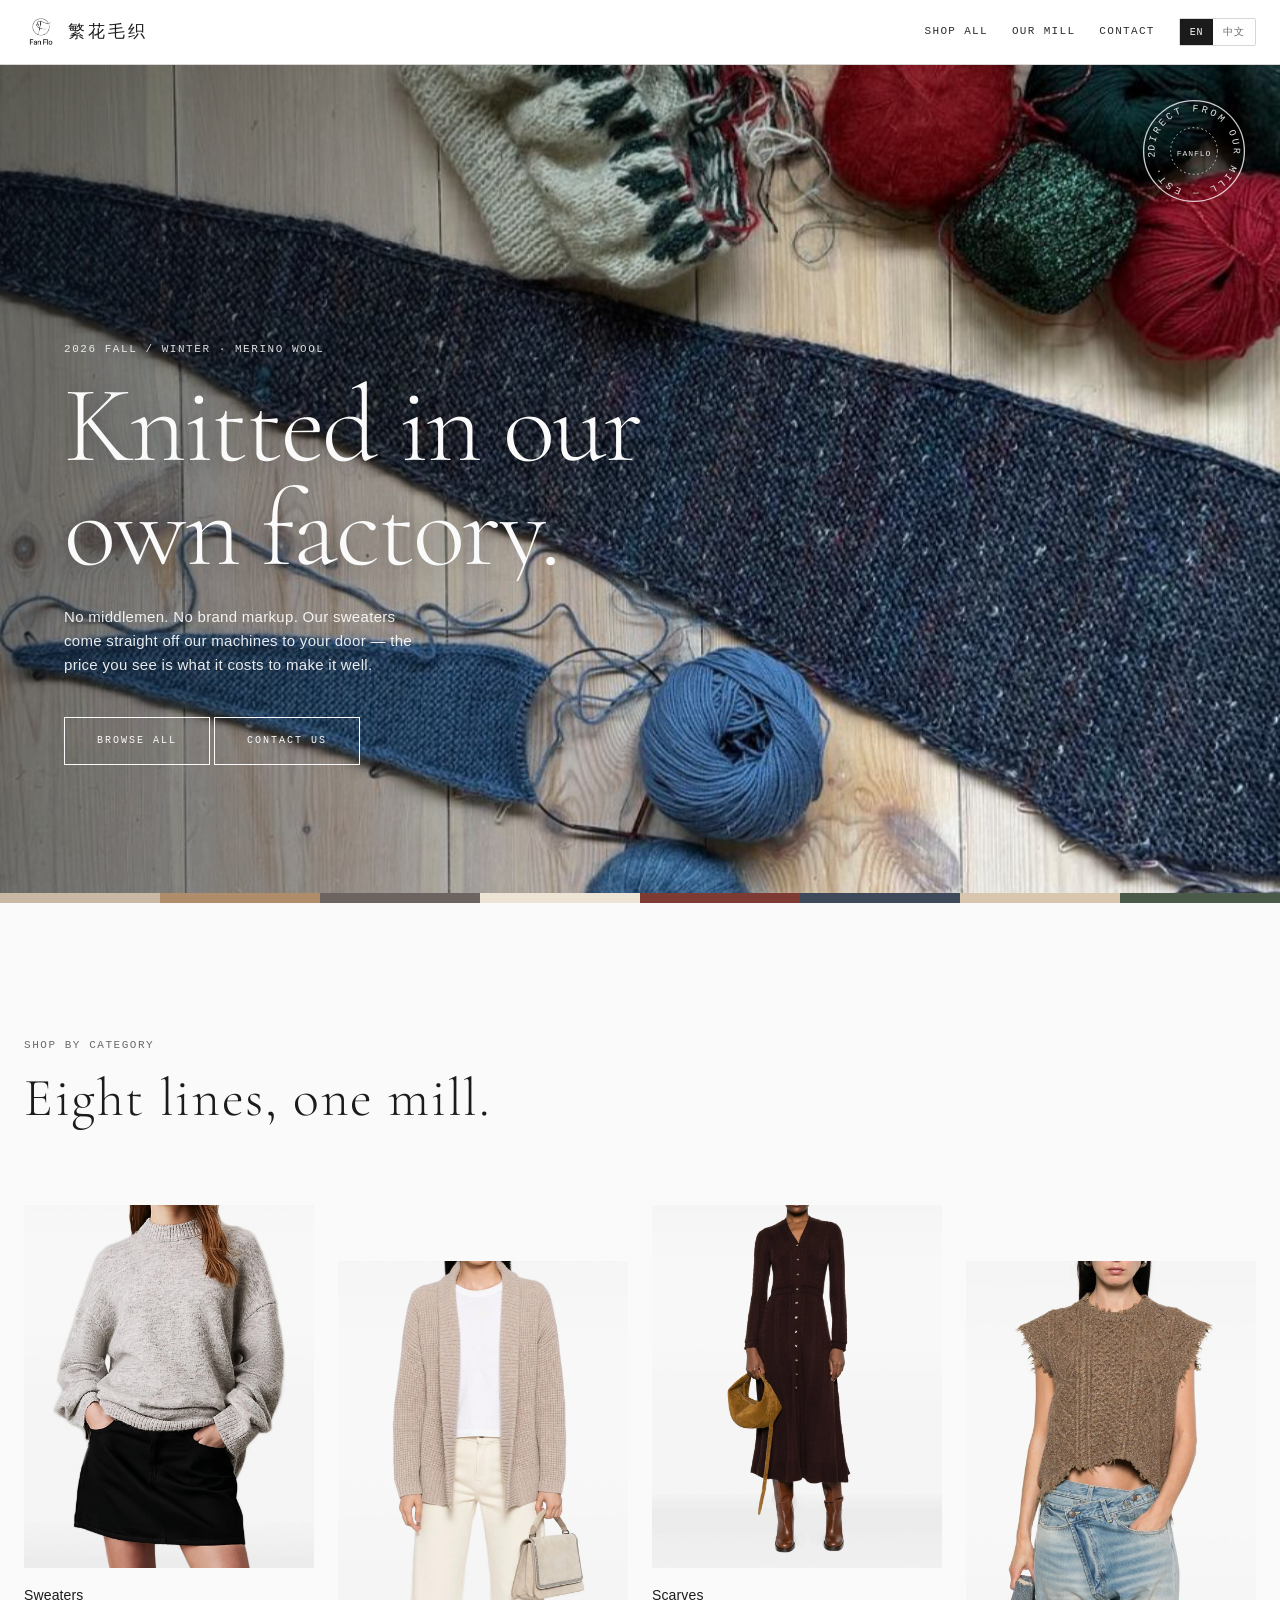
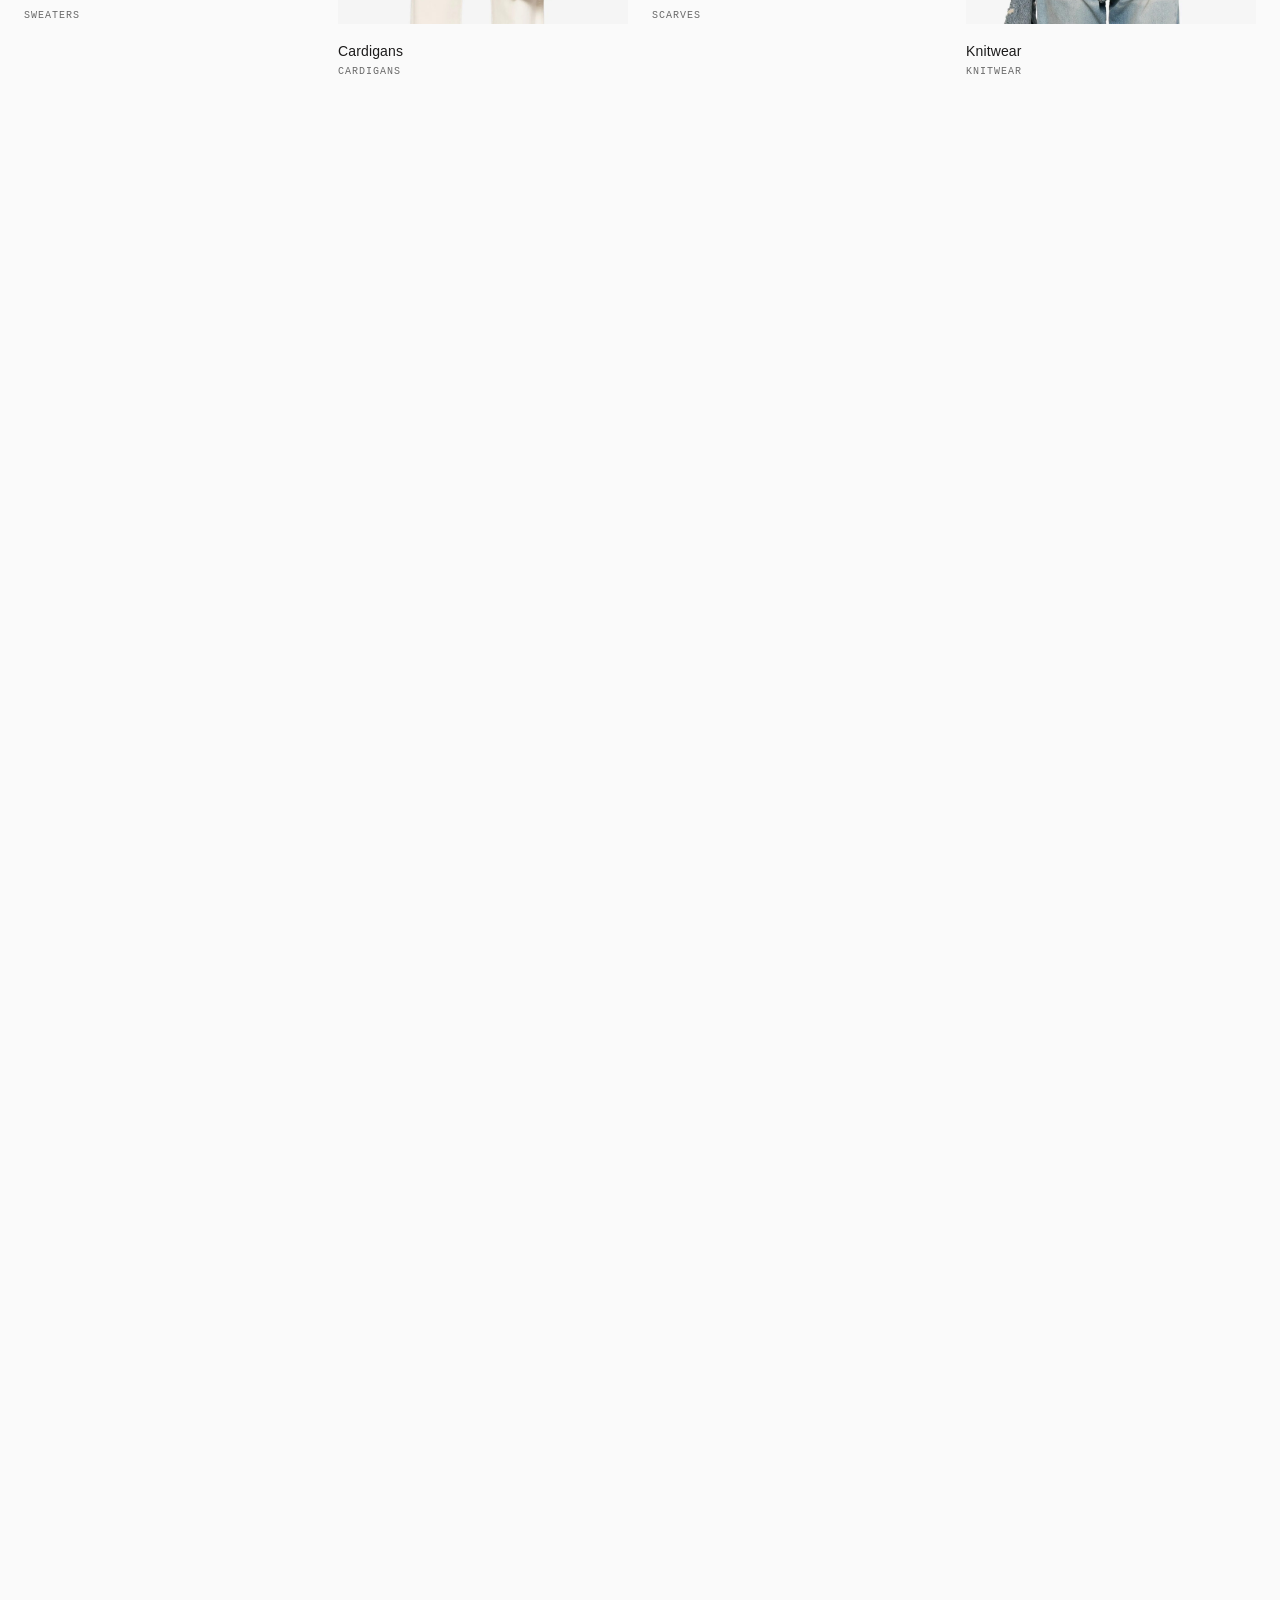
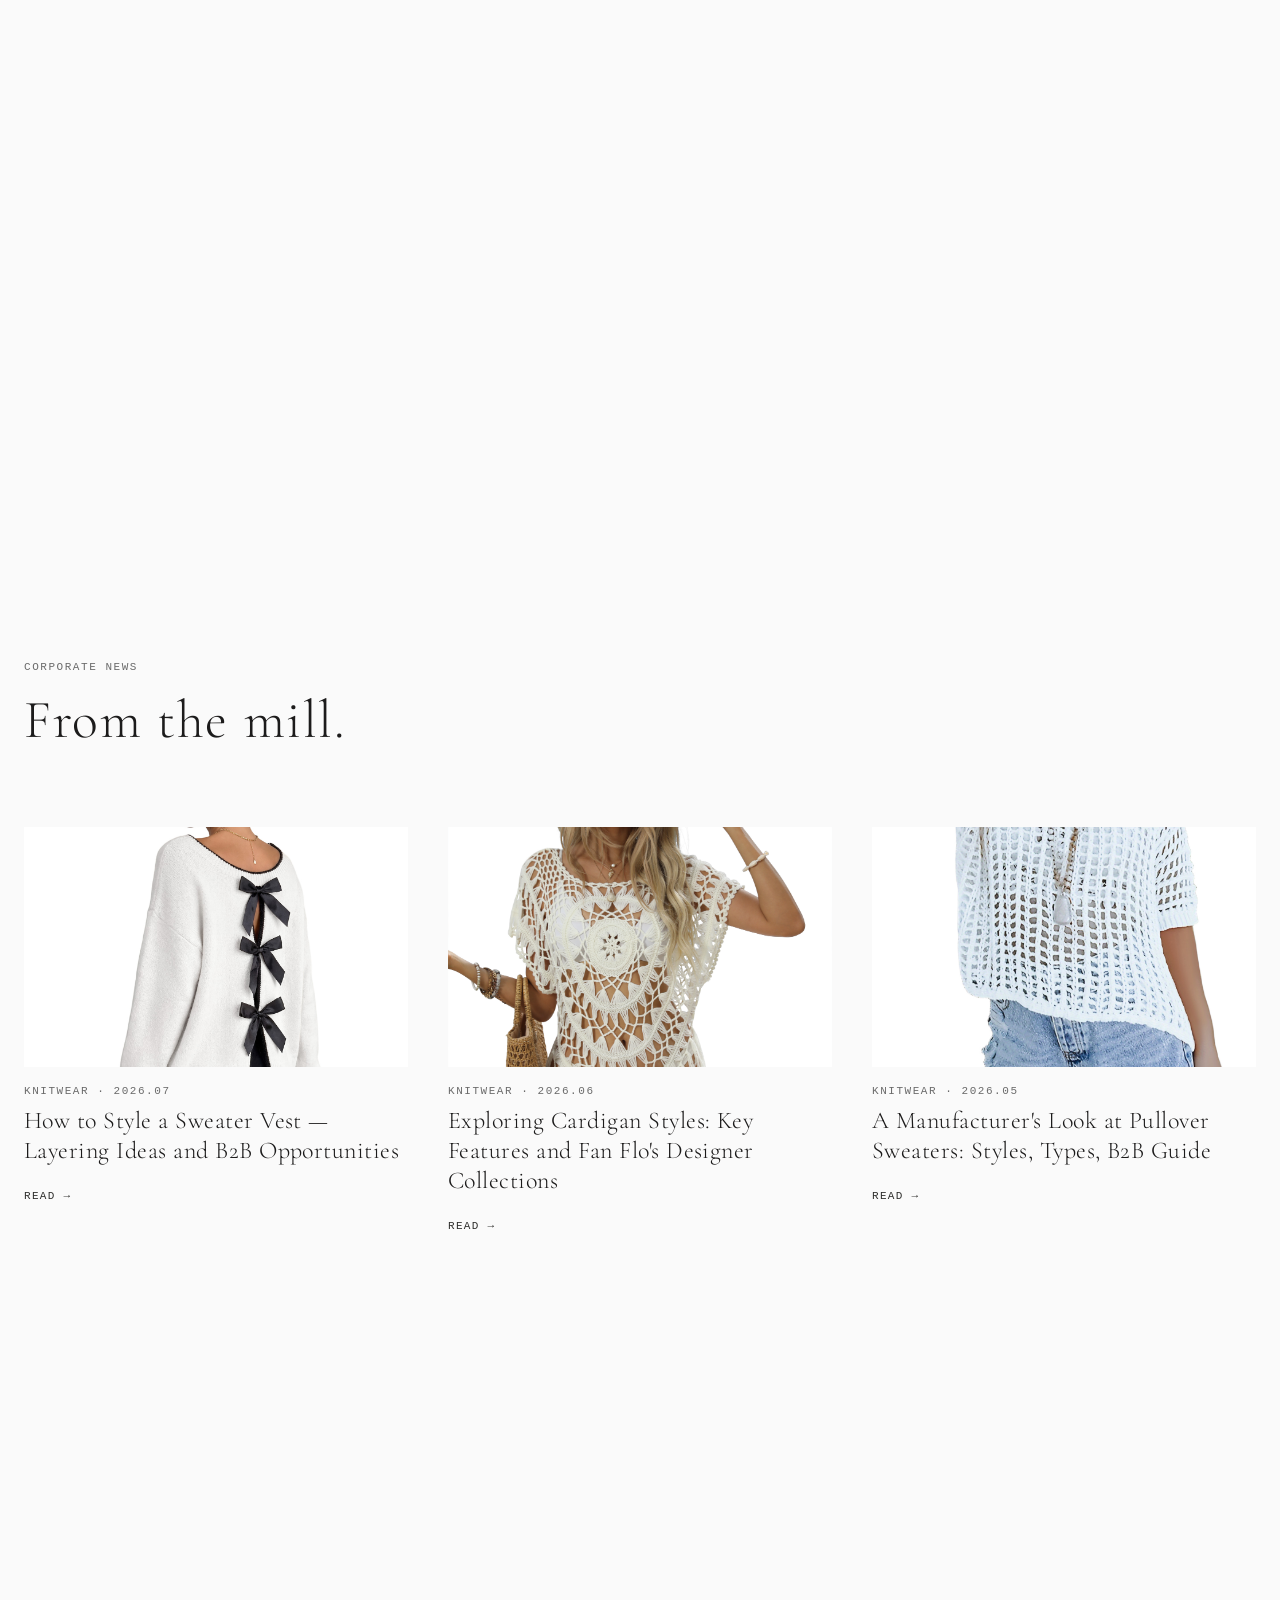
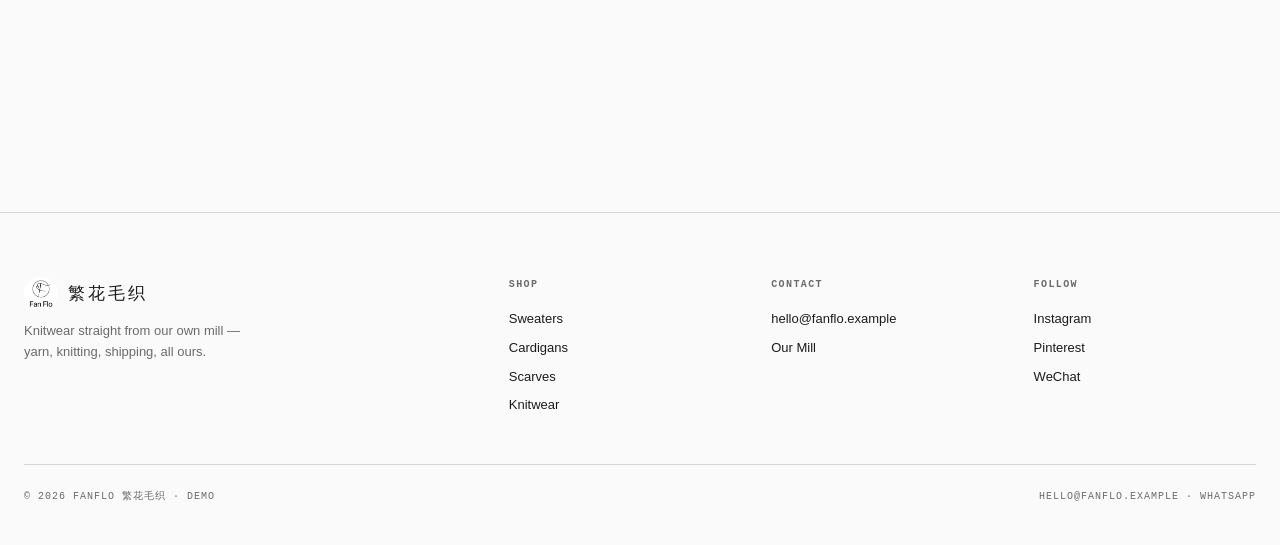
==== a.html @ 1ef7bc61 "AB站彻底隔离：A站零B站链接（logo/产品线卡片/footer分类全部站内化） - logo 链接 a.html 自身，产品线卡片改无链接 div，footer 分类渲染纯文本 - hero 增加" ====
<!DOCTYPE html>
<html lang="en">
<head>
<meta charset="UTF-8">
<meta name="viewport" content="width=device-width, initial-scale=1.0">
<title>FanFlo 繁花毛织 — Custom Knitwear Manufacturer</title>
<meta name="description" content="Fan Flo is a direct knitwear factory in China, specializing in merino wool sweaters, cardigans, dresses and knitwear. OEM & ODM available.">
<link rel="preconnect" href="https://fonts.googleapis.com">
<link rel="preconnect" href="https://fonts.gstatic.com" crossorigin>
<link href="https://fonts.googleapis.com/css2?family=Cormorant+Garamond:ital,wght@0,300;0,400;0,500;0,600;1,300;1,400;1,500&family=Archivo:wght@400;500;600&display=swap" rel="stylesheet">
<link rel="stylesheet" href="css/style.css?v=9">
</head>
<body data-page="brand">

<header class="site-header">
  <div class="container header-inner">
    <a class="brand" href="a.html">
      <img class="brand-logo" src="assets/logo.png" alt="FanFlo 繁花毛织">
      <span class="brand-cn">繁花毛织</span>
    </a>
    <nav class="main-nav">
      <a href="#lines" data-i18n="navAll">Shop All</a>
      <a href="#story" data-i18n="navStory">Our Mill</a>
      <a href="#contact" data-i18n="footContact">Contact</a>
      <span class="lang-switch" id="langSwitch">
        <button type="button" data-lang="en">EN</button>
        <button type="button" data-lang="zh">中文</button>
      </span>
    </nav>
  </div>
</header>

<main>
  <!-- Hero -->
  <section class="hero">
    <div class="hero-photo parallax" data-speed="0.25"><img src="assets/img/hero.jpg" alt="Fan Flo knitwear"></div>
    <div class="hero-overlay"></div>
    <div class="hero-content">
      <span class="label fade-up in" data-i18n="heroSub">Fall / Winter 2026 · Merino Wool</span>
      <h1 class="fade-up in d1" data-i18n="heroTitle">Knitted in our own factory.</h1>
      <p class="sub fade-up in d2" data-i18n="heroLead">No middlemen. No brand markup. Our sweaters come straight off our machines to your door — the price you see is what it costs to make it well.</p>
      <div class="hero-actions fade-up in d3">
        <a class="btn btn-on-photo" href="#lines" data-i18n="ctaAll">Browse All</a>
        <a class="btn btn-on-photo" href="mailto:hello@fanflo.example">Contact Us</a>
      </div>
    </div>
    <div class="hero-stamp" aria-hidden="true">
      <svg viewBox="0 0 120 120">
        <defs><path id="circ" d="M60,60 m-44,0 a44,44 0 1,1 88,0 a44,44 0 1,1 -88,0"/></defs>
        <circle cx="60" cy="60" r="56" fill="none" stroke="rgba(255,255,255,0.85)" stroke-width="1.5"/>
        <circle cx="60" cy="60" r="26" fill="none" stroke="rgba(255,255,255,0.85)" stroke-width="1" stroke-dasharray="2 3"/>
        <text font-family="Menlo, monospace" font-size="11" letter-spacing="3" fill="rgba(255,255,255,0.95)">
          <textPath href="#circ">DIRECT FROM OUR MILL — EST. 2010 — KNITWEAR —</textPath>
        </text>
        <text x="60" y="65" text-anchor="middle" font-family="Menlo, monospace" font-size="9" letter-spacing="1" fill="rgba(255,255,255,0.95)">FANFLO</text>
      </svg>
    </div>
  </section>

  <div class="yarn-rail" aria-hidden="true">
    <span style="background:#C9B8A3"></span><span style="background:#B08D6A"></span><span style="background:#6B6460"></span><span style="background:#EDE4D6"></span><span style="background:#7E3B34"></span><span style="background:#3E4A5A"></span><span style="background:#D8C7AE"></span><span style="background:#4A5A48"></span>
  </div>

  <!-- 产品线 -->
  <section class="section" id="lines">
    <div class="container">
      <div class="section-head fade-up">
        <div>
          <span class="label" data-i18n="catTitle">Product Lines</span>
          <h2 data-i18n="brandTitle">Eight lines, one mill.</h2>
        </div>
      </div>
      <div class="grid" id="lineGrid"></div>
    </div>
  </section>

  <!-- 故事 -->
  <section class="section" id="story">
    <div class="container story-grid">
      <div class="fade-up">
        <span class="label" data-i18n="storyLabel">Our Story</span>
        <h2 data-i18n="storyTitle">A real knitting mill.</h2>
        <p data-i18n="story1">We are a direct knitwear factory in China — not a trading company. Since 2010, every stage happens under our roof: design, yarn sourcing, knitting, quality control.</p>
        <p data-i18n="story2">That is how 1,000+ resellers and brands buy from us. The sweaters on this site come off the same machines as our private-label work.</p>
        <div class="story-facts">
          <div class="fact"><div class="num" data-count="16">16</div><span class="label" data-i18n="f1l">Years of Knitting</span></div>
          <div class="fact"><div class="num" data-count="1000" data-suffix="+">1,000+</div><span class="label" data-i18n="f2l">Resellers & Brands</span></div>
          <div class="fact"><div class="num" data-count="10">10</div><span class="label" data-i18n="f3l">Pcs MOQ</span></div>
        </div>
      </div>
      <div class="story-photo fade-up d1 reveal-img"><img src="assets/img/story.jpg" alt="Wool yardage at the mill"></div>
    </div>
  </section>

  <!-- 生产流程 -->
  <section class="section process">
    <div class="container">
      <div class="section-head fade-up">
        <div>
          <span class="label" data-i18n="procLabel">The Process</span>
          <h2 data-i18n="procTitle">From design to doorstep.</h2>
        </div>
      </div>
      <div class="proc-grid">
        <div class="proc-step fade-up">
          <div class="proc-img reveal-img"><img src="assets/img/proc1.jpg" alt="Design" loading="lazy"></div>
          <span class="proc-no">01</span>
          <h3 data-i18n="proc1t">Design</h3>
          <p data-i18n="proc1d">Patterns are drafted and graded in-house. Prototypes before production, always.</p>
        </div>
        <div class="proc-step fade-up d1">
          <div class="proc-img reveal-img"><img src="assets/img/proc2.jpg" alt="Sampling" loading="lazy"></div>
          <span class="proc-no">02</span>
          <h3 data-i18n="proc2t">Sampling</h3>
          <p data-i18n="proc2d">Your colors, your labels, your packaging — sampled before anything runs.</p>
        </div>
        <div class="proc-step fade-up d2">
          <div class="proc-img reveal-img"><img src="assets/img/proc3.jpg" alt="Yarn" loading="lazy"></div>
          <span class="proc-no">03</span>
          <h3 data-i18n="proc3t">Yarn</h3>
          <p data-i18n="proc3d">Merino and wool blends, sourced direct from the market. Bulk yarn, better price.</p>
        </div>
        <div class="proc-step fade-up d3">
          <div class="proc-img reveal-img"><img src="assets/img/proc4.jpg" alt="QC and Ship" loading="lazy"></div>
          <span class="proc-no">04</span>
          <h3 data-i18n="proc4t">QC &amp; Ship</h3>
          <p data-i18n="proc4d">Every piece checked by hand before it ships. 2–3 business day turnaround.</p>
        </div>
      </div>
    </div>
  </section>

  <!-- 新闻 -->
  <section class="section" id="news">
    <div class="container">
      <div class="section-head fade-up">
        <div>
          <span class="label" data-i18n="newsLabel">Corporate News</span>
          <h2 data-i18n="newsH">From the mill.</h2>
        </div>
      </div>
      <div class="news-grid">
        <a class="news-card fade-up" href="#news">
          <div class="news-img reveal-img"><img src="assets/img/real/r21.jpg" alt="Sweater vest" loading="lazy"></div>
          <span class="label">Knitwear · 2026.07</span>
          <h3 data-i18n="news1t">How to Style a Sweater Vest — Layering Ideas and B2B Opportunities</h3>
          <span class="news-more" data-i18n="newsRead">Read →</span>
        </a>
        <a class="news-card fade-up d1" href="#news">
          <div class="news-img reveal-img"><img src="assets/img/real/r20.jpg" alt="Cardigans" loading="lazy"></div>
          <span class="label">Knitwear · 2026.06</span>
          <h3 data-i18n="news2t">Exploring Cardigan Styles: Key Features and Fan Flo's Designer Collections</h3>
          <span class="news-more" data-i18n="newsRead">Read →</span>
        </a>
        <a class="news-card fade-up d2" href="#news">
          <div class="news-img reveal-img"><img src="assets/img/real/r22.jpg" alt="Pullovers" loading="lazy"></div>
          <span class="label">Knitwear · 2026.05</span>
          <h3 data-i18n="news3t">A Manufacturer's Look at Pullover Sweaters: Styles, Types, B2B Guide</h3>
          <span class="news-more" data-i18n="newsRead">Read →</span>
        </a>
      </div>
    </div>
  </section>

  <!-- 联系 -->
  <section class="section" id="contact">
    <div class="container newsletter-inner fade-up" style="max-width:640px">
      <span class="label" data-i18n="footContact">Contact</span>
      <h2 class="brand-cn" style="font-size:30px;margin:8px 0 16px">FanFlo 繁花毛织</h2>
      <p style="color:var(--graphite);margin-bottom:var(--space-3)" data-i18n="footerTag">Knitwear straight from our own mill — yarn, knitting, shipping, all ours.</p>
      <p style="font-family:var(--font-mono);font-size:13px;letter-spacing:0.08em"><a href="mailto:hello@fanflo.example">hello@fanflo.example</a></p>
      <p style="font-family:var(--font-mono);font-size:13px;letter-spacing:0.08em;margin-top:6px">WhatsApp · WeChat · Instagram · Pinterest</p>
    </div>
  </section>
</main>

<footer class="site-footer">
  <div class="container">
    <div class="footer-grid">
      <div>
        <a class="brand" href="a.html"><img class="brand-logo" src="assets/logo.png" alt="FanFlo"><span class="brand-cn">繁花毛织</span></a>
        <p style="margin-top:10px;font-size:13px;color:var(--graphite);max-width:34ch;" data-i18n="footerTag">Knitwear straight from our own mill — yarn, knitting, shipping, all ours.</p>
      </div>
      <div>
        <h4 data-i18n="footShop">Shop</h4>
        <ul id="footerCats"></ul>
      </div>
      <div>
        <h4 data-i18n="footContact">Contact</h4>
        <ul>
          <li><a href="mailto:hello@fanflo.example">hello@fanflo.example</a></li>
          <li><a href="#story" data-i18n="navStory">Our Mill</a></li>
        </ul>
      </div>
      <div>
        <h4 data-i18n="footFollow">Follow</h4>
        <ul>
          <li><a href="#">Instagram</a></li>
          <li><a href="#">Pinterest</a></li>
          <li><a href="#">WeChat</a></li>
        </ul>
      </div>
    </div>
    <div class="footer-bottom">
      <span data-i18n="footCopy">© 2026 FanFlo 繁花毛织 · Demo</span>
      <span>hello@fanflo.example · WhatsApp</span>
    </div>
  </div>
</footer>

<script src="js/data.js?v=9"></script>
<script src="js/cart.js?v=9"></script>
<script src="js/app.js?v=9"></script>
</body>
</html>
---- css/style.css ----
/* FanFlo 繁花毛织 — 设计系统 v3（白画廊 · 全幅摄影 · 等宽展签 · 锐角）
   参考：ARKET / COS / Toteme 北欧时尚画廊语言 */
:root {
  --canvas: #fafafa;
  --canvas-warm: #f5f5f4;
  --carbon: #1c1b1b;
  --slate: #2e2e2c;
  --graphite: #6a6a6a;
  --pewter: #6a6a6a;
  --mist: #d8d7d5;
  --linen: #ececea;
  --terracotta: #c96442;
  --terracotta-deep: #a8512f;
  --font-sans: "Helvetica Neue", "PingFang SC", "Hiragino Sans GB", "Microsoft YaHei", Arial, sans-serif;
  --font-serif: "Cormorant Garamond", "Songti SC", "STSong", "Iowan Old Style", Georgia, serif;
  --font-mono: "SF Mono", "Menlo", "Monaco", "Consolas", "Courier New", monospace;
  --ease: cubic-bezier(0.22, 1, 0.36, 1);
  --space-1: 8px;
  --space-2: 16px;
  --space-3: 24px;
  --space-4: 40px;
  --space-5: 64px;
  --space-6: 128px;
  --space-7: 160px;
}

* { box-sizing: border-box; margin: 0; padding: 0; }
html { scroll-behavior: smooth; }
body {
  font-family: var(--font-sans);
  font-size: 15px;
  line-height: 1.6;
  color: var(--carbon);
  background: var(--canvas);
  -webkit-font-smoothing: antialiased;
  opacity: 0;
  animation: pageIn 0.45s var(--ease) forwards;
}
@keyframes pageIn { from { opacity: 0 } to { opacity: 1 } }
img, svg { display: block; max-width: 100%; }
a { color: inherit; text-decoration: none; }
button { font-family: inherit; cursor: pointer; }

/* 等宽展签（ARKET 灵魂） */
.label {
  font-family: var(--font-mono);
  font-size: 11px;
  letter-spacing: 0.14em;
  text-transform: uppercase;
  color: var(--graphite);
}
.label-dark { color: var(--pewter); }

.container { max-width: 1280px; margin: 0 auto; padding: 0 var(--space-3); }
.full-bleed { width: 100%; }

/* ---------- 顶栏：极简画廊 ---------- */
.site-header {
  position: sticky; top: 0; z-index: 50;
  background: rgba(255, 255, 255, 0.92);
  backdrop-filter: blur(10px);
  -webkit-backdrop-filter: blur(10px);
  border-bottom: 1px solid var(--mist);
}
.header-inner { display: flex; align-items: center; justify-content: space-between; height: 64px; gap: var(--space-2); }
.brand { display: flex; align-items: center; gap: 10px; }
.brand-logo { height: 34px; width: auto; border-radius: 50%; mix-blend-mode: multiply; }
.brand-cn { font-family: var(--font-serif); font-size: 17px; font-weight: 500; letter-spacing: 0.18em; }
.main-nav { display: flex; align-items: center; gap: var(--space-3); }
.main-nav a { font-family: var(--font-mono); font-size: 11px; font-weight: 400; letter-spacing: 0.12em; text-transform: uppercase; color: var(--slate); transition: color 0.2s var(--ease); position: relative; }
.main-nav a:hover { color: var(--carbon); }
.main-nav a::after { content: ''; position: absolute; left: 0; bottom: -4px; width: 0; height: 1px; background: var(--carbon); transition: width 0.25s var(--ease); }
.main-nav a:hover::after { width: 100%; }
.cart-link { position: relative; display: inline-flex; align-items: center; gap: 6px; }
.cart-badge {
  display: none; min-width: 18px; height: 18px; padding: 0 4px;
  align-items: center; justify-content: center;
  background: var(--carbon); color: var(--canvas); border-radius: 999px;
  font-family: var(--font-mono); font-size: 10px;
}
.cart-badge.show { display: inline-flex; animation: badgePop 0.35s var(--ease); }
@keyframes badgePop { 0% { transform: scale(0.4) } 60% { transform: scale(1.2) } 100% { transform: scale(1) } }
.lang-switch { display: flex; border: 1px solid var(--mist); border-radius: 2px; }
.lang-switch button {
  border: none; background: transparent; font-family: var(--font-mono); font-size: 10px;
  letter-spacing: 0.08em; padding: 6px 10px; color: var(--pewter); transition: all 0.2s var(--ease);
}
.lang-switch button.active { background: var(--carbon); color: var(--canvas); }

/* ---------- Hero：非对称分割（taste-skill: ANTI-CENTER） ---------- */
.hero { position: relative; height: 92vh; min-height: 560px; overflow: hidden; }
.hero-photo { position: absolute; inset: 0; will-change: transform; }
.hero-photo img { width: 100%; height: 120%; object-fit: cover; transform: translateY(-8%); animation: kenburns 22s ease-out forwards; }
@keyframes kenburns { from { transform: translateY(-8%) scale(1.08) } to { transform: translateY(-8%) scale(1) } }
.hero-overlay {
  position: absolute; inset: 0;
  background: linear-gradient(to right, rgba(10,10,10,0.55) 0%, rgba(10,10,10,0.15) 55%, transparent 75%);
}
.hero-content {
  position: absolute; left: 0; bottom: 0;
  padding: 0 var(--space-3) var(--space-6) max(var(--space-3), 5vw);
  color: var(--canvas);
  text-align: left;
  max-width: 780px;
}
.hero-content .label { color: rgba(255,255,255,0.85); display: block; margin-bottom: var(--space-2); }
.hero-content h1 {
  font-family: var(--font-serif);
  font-weight: 300;
  font-size: clamp(48px, 8.5vw, 128px);
  line-height: 0.95;
  letter-spacing: -0.02em;
  margin-bottom: var(--space-3);
  text-shadow: 0 2px 24px rgba(0,0,0,0.3);
}
.hero-content .sub { font-size: 15px; color: rgba(255,255,255,0.9); margin-bottom: var(--space-4); letter-spacing: 0.02em; max-width: 44ch; }

/* 旋转印章（signature） */
.hero-stamp { position: absolute; top: 32px; right: 32px; width: 108px; height: 108px; opacity: 0.92; }
.hero-stamp svg { width: 100%; height: 100%; animation: spin 24s linear infinite; }
@keyframes spin { from { transform: rotate(0deg) } to { transform: rotate(360deg) } }

/* 纱线色板条（yarn swatch rail） */
.yarn-rail { display: flex; height: 10px; }
.yarn-rail span { flex: 1; }

/* 缝线虚线分隔（stitch） */
.stitch { border: none; border-top: 2px dashed #d6d6d6; margin: 0; }

/* ---------- 按钮：黑/白反色，锐角 ---------- */
.btn {
  display: inline-flex; align-items: center; justify-content: center;
  min-height: 48px; padding: 0 32px;
  font-family: var(--font-mono); font-size: 10px; letter-spacing: 0.2em; text-transform: uppercase;
  border-radius: 0; border: 1px solid var(--carbon); font-weight: 400;
  transition: all 0.25s var(--ease);
  will-change: transform;
}
.btn:active { transform: scale(0.97); }
.btn-dark { background: var(--carbon); color: var(--canvas); }
.btn-dark:hover { background: var(--canvas); color: var(--carbon); }
.btn-outline { background: transparent; color: var(--carbon); }
.btn-outline:hover { background: var(--carbon); color: var(--canvas); }
.btn-on-photo { border-color: var(--canvas); color: var(--canvas); background: transparent; }
.btn-on-photo:hover { background: var(--canvas); color: var(--carbon); }
.btn-block { width: 100%; }

/* ---------- 跑马灯 ---------- */
.marquee {
  background: var(--carbon); color: var(--canvas);
  overflow: hidden; padding: 12px 0; white-space: nowrap;
}
.marquee-track { display: inline-block; animation: marquee 22s linear infinite; }
.marquee span { font-family: var(--font-mono); font-size: 11px; letter-spacing: 0.22em; text-transform: uppercase; padding: 0 var(--space-3); }
.marquee .dot { opacity: 0.4; }
@keyframes marquee { from { transform: translateX(0) } to { transform: translateX(-50%) } }

/* ---------- 区块 ---------- */
.section { padding: var(--space-6) 0; }
.section-head { margin-bottom: var(--space-5); display: flex; align-items: baseline; justify-content: space-between; gap: var(--space-3); flex-wrap: wrap; }
.section-head h2 { font-family: var(--font-serif); font-size: clamp(34px, 4.2vw, 56px); font-weight: 300; letter-spacing: 0.02em; letter-spacing: 0.03em; }
.section-head .hint { font-size: 14px; color: var(--graphite); }

/* ---------- 分类：等宽文字链接 ---------- */
.cats { display: flex; gap: var(--space-4); flex-wrap: wrap; border-top: 1px solid var(--mist); border-bottom: 1px solid var(--mist); padding: var(--space-3) 0; }
.cat { font-family: var(--font-serif); font-size: 20px; font-weight: 500; letter-spacing: 0.05em; color: var(--carbon); display: flex; align-items: baseline; gap: 12px; transition: color 0.2s var(--ease); }
.cat svg { width: 20px; height: 20px; }
.cat:hover { color: var(--terracotta); }
.cat .idx { color: var(--pewter); font-family: var(--font-mono); font-size: 11px; letter-spacing: 0.1em; }

/* ---------- 分类大图导航（电商主导） ---------- */
.cat-nav-section { padding-top: var(--space-5); }
.cat-nav { display: grid; grid-template-columns: repeat(4, 1fr); gap: var(--space-3); }
.cat-block { display: block; }
.cat-img { aspect-ratio: 3/4; overflow: hidden; background: var(--linen); }
.cat-img img { width: 100%; height: 100%; object-fit: cover; transition: transform 1s var(--ease); }
.cat-block:hover .cat-img img { transform: scale(1.05); }
.cat-meta { padding-top: var(--space-2); display: flex; flex-direction: column; gap: 2px; }
.cat-meta h3 { font-family: var(--font-serif); font-size: 32px; font-weight: 300; letter-spacing: 0.04em; line-height: 1.1; }
.cat-block:hover .cat-meta h3 { color: var(--terracotta); }
.cat-meta .label { font-size: 10px; }
@media (max-width: 900px) { .cat-nav { grid-template-columns: repeat(2, 1fr); } }

/* ---------- 商品卡：白底无框，全出血图 ---------- */
.grid { display: grid; grid-template-columns: repeat(4, 1fr); gap: var(--space-3) var(--space-3); }
.grid .card:nth-child(even) { margin-top: 56px; }
@media (max-width: 900px) { .grid .card:nth-child(even) { margin-top: 0; } }
.card { background: var(--canvas); }
.card a { display: block; }
.thumb { position: relative; aspect-ratio: 4 / 5; overflow: hidden; background: var(--linen); }
.thumb img { position: absolute; inset: 0; width: 100%; height: 100%; object-fit: cover; transition: transform 0.7s var(--ease), opacity 0.45s var(--ease); }
.thumb .img-a { opacity: 1; }
.thumb .img-b { opacity: 0; }
.card:hover .thumb .img-a { opacity: 0; transform: scale(1.04); }
.card:hover .thumb .img-b { opacity: 1; transform: scale(1.04); }
.thumb .tag {
  position: absolute; top: 12px; left: 12px;
  background: var(--carbon); color: var(--canvas);
  font-family: var(--font-mono); font-size: 9px; letter-spacing: 0.14em; text-transform: uppercase;
  padding: 4px 8px;
}
.card-body { padding: var(--space-2) 0 0; }
.card-body h3 { font-size: 14px; font-weight: 500; margin-bottom: 2px; letter-spacing: 0.01em; }
.card-body .mat { font-family: var(--font-mono); font-size: 10px; letter-spacing: 0.1em; text-transform: uppercase; color: var(--pewter); margin-bottom: 4px; }
.card-body .price { font-size: 14px; font-weight: 500; }

/* ---------- Lookbook：全幅编辑区 ---------- */
.lookbook { position: relative; height: 85vh; min-height: 500px; overflow: hidden; }
.lookbook img { width: 100%; height: 120%; object-fit: cover; will-change: transform; }
.lookbook-content {
  position: absolute; left: var(--space-3); bottom: var(--space-5);
  max-width: 420px; color: var(--canvas);
}
.lookbook-content .label { color: rgba(255,255,255,0.85); margin-bottom: var(--space-1); }
.lookbook-content h2 { font-family: var(--font-serif); font-size: clamp(36px, 4.6vw, 64px); font-weight: 300; letter-spacing: 0.03em; line-height: 1.1; margin-bottom: var(--space-2); }
.lookbook-content p { font-size: 14px; color: rgba(255,255,255,0.85); margin-bottom: var(--space-3); max-width: 38ch; }

/* ---------- 故事：双色编辑区 ---------- */
.story-grid { display: grid; grid-template-columns: 1fr 1fr; gap: var(--space-5); align-items: center; }
.story-grid h2 { font-family: var(--font-serif); font-size: clamp(34px, 4.2vw, 56px); font-weight: 300; letter-spacing: 0.03em; margin-bottom: var(--space-3); line-height: 1.15; }
.story-grid p { color: var(--graphite); max-width: 46ch; margin-bottom: var(--space-2); font-size: 15px; }
.story-facts { display: grid; grid-template-columns: repeat(3, 1fr); gap: var(--space-2); margin-top: var(--space-4); border-top: 1px solid var(--mist); padding-top: var(--space-3); }
.fact .num { font-family: var(--font-serif); font-size: 30px; font-weight: 500; }
.fact .label { display: block; margin-top: 2px; }
.story-photo { position: relative; overflow: hidden; aspect-ratio: 4 / 5; }
.story-photo img { width: 100%; height: 100%; object-fit: cover; }

/* ---------- 订阅 ---------- */
.newsletter { padding: var(--space-6) 0; border-top: 1px solid var(--mist); }
.newsletter-inner { max-width: 560px; margin: 0 auto; text-align: center; }
.newsletter h2 { font-family: var(--font-serif); font-size: 34px; font-weight: 300; margin-bottom: var(--space-2); }
.newsletter p { color: var(--graphite); font-size: 14px; margin-bottom: var(--space-3); }
.news-form { display: flex; gap: 0; max-width: 440px; margin: 0 auto; border-bottom: 1px solid var(--carbon); }
.news-form input {
  flex: 1; min-height: 48px; padding: 0 12px;
  border: none; background: transparent; font-size: 14px; color: var(--carbon);
}
.news-form input:focus { outline: none; }
.news-form .btn { border: none; background: transparent; color: var(--carbon); min-height: 48px; padding: 0 16px; }
.news-form .btn:hover { color: var(--terracotta); }
.news-msg { margin-top: var(--space-2); font-size: 13px; color: var(--terracotta); display: none; }

/* ---------- 页脚 ---------- */
.site-footer { border-top: 1px solid var(--mist); padding: var(--space-5) 0 var(--space-4); }
.footer-grid { display: grid; grid-template-columns: 2fr 1fr 1fr 1fr; gap: var(--space-4); }
.footer-grid h4 { font-family: var(--font-mono); font-size: 10px; letter-spacing: 0.14em; text-transform: uppercase; color: var(--pewter); margin-bottom: var(--space-2); }
.footer-grid ul { list-style: none; }
.footer-grid li { margin-bottom: 8px; font-size: 13px; }
.footer-grid a:hover { color: var(--terracotta); }
.footer-bottom { margin-top: var(--space-4); padding-top: var(--space-3); border-top: 1px solid var(--mist); font-family: var(--font-mono); font-size: 10px; letter-spacing: 0.1em; text-transform: uppercase; color: var(--pewter); display: flex; justify-content: space-between; flex-wrap: wrap; gap: var(--space-2); }

/* ---------- 列表页 ---------- */
.page-head { padding: var(--space-6) 0 var(--space-4); }
.page-head h1 { font-family: var(--font-serif); font-size: clamp(38px, 4.6vw, 64px); font-weight: 300; letter-spacing: 0.03em; }
.page-head p { color: var(--graphite); margin-top: 8px; font-size: 14px; }
.toolbar { display: flex; align-items: center; justify-content: space-between; gap: var(--space-2); margin-bottom: var(--space-4); flex-wrap: wrap; border-top: 1px solid var(--mist); padding-top: var(--space-3); }
.filter-bar { display: flex; gap: var(--space-1); flex-wrap: wrap; }
.filter-btn {
  min-height: 40px; padding: 0 16px;
  font-family: var(--font-mono); font-size: 11px; letter-spacing: 0.1em; text-transform: uppercase;
  background: transparent; border: 1px solid transparent; color: var(--graphite);
  transition: all 0.2s var(--ease);
}
.filter-btn:hover { color: var(--carbon); }
.filter-btn.active { background: var(--carbon); color: var(--canvas); border-radius: 2px; }
.result-count { font-family: var(--font-mono); font-size: 11px; letter-spacing: 0.1em; color: var(--pewter); text-transform: uppercase; }

/* ---------- 详情 ---------- */
.detail { display: grid; grid-template-columns: 1.05fr 0.95fr; gap: var(--space-6); padding: var(--space-6) 0; align-items: start; }
.detail-art { position: relative; overflow: hidden; background: var(--linen); }
.detail-art img { width: 100%; height: auto; object-fit: cover; }
.detail-info h1 { font-family: var(--font-serif); font-size: clamp(32px, 3.8vw, 52px); font-weight: 300; letter-spacing: 0.03em; margin-bottom: 8px; line-height: 1.1; }
.detail-info .mat { font-family: var(--font-mono); font-size: 11px; letter-spacing: 0.12em; text-transform: uppercase; color: var(--pewter); margin-bottom: var(--space-2); }
.detail-info .price { font-size: 20px; font-weight: 500; margin-bottom: var(--space-3); }
.detail-info .desc { color: var(--graphite); font-size: 15px; max-width: 46ch; margin-bottom: var(--space-4); line-height: 1.75; }
.field { margin-bottom: var(--space-3); }
.field > label { display: block; font-family: var(--font-mono); font-size: 10px; letter-spacing: 0.14em; text-transform: uppercase; color: var(--graphite); margin-bottom: 8px; }
.seg { display: flex; gap: 0; }
.seg button {
  min-width: 52px; min-height: 48px; padding: 0 16px;
  border: 1px solid var(--mist); border-left: none; background: var(--canvas);
  font-size: 13px; color: var(--carbon); transition: all 0.2s var(--ease);
}
.seg button:first-child { border-left: 1px solid var(--mist); }
.seg button:hover { background: var(--linen); }
.seg button.active { background: var(--carbon); color: var(--canvas); }
.qty-row { display: flex; align-items: center; gap: var(--space-2); }
.qty { display: inline-flex; align-items: center; border: 1px solid var(--mist); }
.qty button { width: 48px; height: 48px; background: transparent; border: none; font-size: 16px; color: var(--carbon); transition: background 0.2s var(--ease); }
.qty button:hover { background: var(--linen); }
.qty span { min-width: 44px; text-align: center; font-size: 14px; }
.detail-actions { display: flex; gap: var(--space-2); margin-top: var(--space-4); flex-wrap: wrap; }
.add-msg { margin-top: var(--space-2); font-size: 13px; color: var(--terracotta); display: none; animation: slideDown 0.35s var(--ease); }
@keyframes slideDown { from { opacity: 0; transform: translateY(-6px) } to { opacity: 1; transform: none } }

/* ---------- 生产流程 ---------- */
.proc-grid { display: grid; grid-template-columns: repeat(4, 1fr); gap: var(--space-3); }
.proc-img { aspect-ratio: 4/5; overflow: hidden; margin-bottom: var(--space-2); background: var(--linen); }
.proc-img img { width: 100%; height: 100%; object-fit: cover; transition: transform 0.6s var(--ease); }
.proc-step:hover .proc-img img { transform: scale(1.04); }
.proc-no { font-family: var(--font-mono); font-size: 10px; letter-spacing: 0.14em; color: var(--pewter); }
.proc-step h3 { font-size: 15px; font-weight: 600; margin: 4px 0 4px; letter-spacing: 0.01em; }
.proc-step p { font-size: 13px; color: var(--graphite); line-height: 1.6; max-width: 32ch; }
@media (max-width: 900px) { .proc-grid { grid-template-columns: repeat(2, 1fr); } }

/* ---------- 新闻（品牌站） ---------- */
.news-grid { display: grid; grid-template-columns: repeat(3, 1fr); gap: var(--space-4); }
.news-card { display: block; }
.news-img { aspect-ratio: 16/10; overflow: hidden; background: var(--linen); margin-bottom: var(--space-2); }
.news-img img { width: 100%; height: 100%; object-fit: cover; transition: transform 1s var(--ease); }
.news-card:hover .news-img img { transform: scale(1.04); }
.news-card .label { display: block; margin-bottom: 6px; }
.news-card h3 { font-family: var(--font-serif); font-size: 24px; font-weight: 300; line-height: 1.25; letter-spacing: 0.02em; margin-bottom: var(--space-2); }
.news-card:hover h3 { color: var(--terracotta); }
.news-more { font-family: var(--font-mono); font-size: 11px; letter-spacing: 0.12em; text-transform: uppercase; color: var(--slate); }
@media (max-width: 900px) { .news-grid { grid-template-columns: 1fr; } }

/* ---------- 购物车 ---------- */
.cart-page { padding: var(--space-6) 0; min-height: 60vh; }
.cart-page h1 { font-family: var(--font-serif); font-size: clamp(34px, 4vw, 56px); font-weight: 300; margin-bottom: var(--space-5); }
.cart-empty { text-align: center; padding: var(--space-6) 0; color: var(--graphite); }
.cart-empty .big { font-family: var(--font-serif); font-size: 30px; color: var(--carbon); margin-bottom: var(--space-1); }
.cart-layout { display: grid; grid-template-columns: 1fr 320px; gap: var(--space-4); align-items: start; }
.cart-items { display: flex; flex-direction: column; }
.cart-item { display: grid; grid-template-columns: 88px 1fr auto; gap: var(--space-3); padding: var(--space-3) 0; border-top: 1px solid var(--mist); align-items: center; animation: itemIn 0.4s var(--ease); transition: background 0.2s var(--ease); }
.cart-item.re-render { animation: none; }
@keyframes itemIn { from { opacity: 0; transform: translateX(12px) } to { opacity: 1; transform: none } }
.cart-item:last-child { border-bottom: 1px solid var(--mist); }
.cart-item .ci-thumb { width: 88px; aspect-ratio: 4/5; overflow: hidden; background: var(--linen); flex-shrink: 0; }
.cart-item .ci-thumb img { width: 100%; height: 100%; object-fit: cover; }
.ci-main { min-width: 0; }
.ci-name { font-size: 14px; font-weight: 500; }
.ci-meta { font-family: var(--font-mono); font-size: 10px; letter-spacing: 0.08em; text-transform: uppercase; color: var(--pewter); margin: 4px 0 10px; }
.ci-qty { display: inline-flex; align-items: center; border: 1px solid var(--mist); border-radius: 2px; }
.ci-qty button { width: 34px; height: 34px; background: transparent; border: none; font-size: 15px; color: var(--carbon); transition: background 0.2s var(--ease); }
.ci-qty button:hover { background: var(--linen); }
.ci-qty-num { min-width: 36px; text-align: center; font-family: var(--font-mono); font-size: 13px; }
.ci-right { display: flex; flex-direction: column; align-items: flex-end; gap: 8px; }
.ci-price { font-family: var(--font-mono); font-size: 14px; font-weight: 500; }
.ci-remove { background: none; border: none; font-size: 16px; line-height: 1; color: var(--pewter); transition: color 0.2s var(--ease), transform 0.2s var(--ease); padding: 4px; }
.ci-remove:hover { color: var(--carbon); transform: scale(1.15); }
.summary { border: 1px solid var(--mist); padding: var(--space-3); position: sticky; top: 84px; background: var(--canvas); }
.summary h3 { font-family: var(--font-mono); font-size: 11px; letter-spacing: 0.14em; text-transform: uppercase; margin-bottom: var(--space-3); }
.free-ship { font-family: var(--font-mono); font-size: 10px; letter-spacing: 0.06em; color: var(--terracotta); margin-bottom: 6px; }
.ship-bar { height: 2px; background: var(--linen); margin-bottom: var(--space-2); overflow: hidden; }
.ship-bar i { display: block; height: 100%; background: var(--terracotta); transition: width 0.5s var(--ease); }
.sum-row { display: flex; justify-content: space-between; font-size: 13px; color: var(--graphite); padding: 6px 0; }
.sum-row.items { border-bottom: 1px solid var(--line); }
.sum-row.total { border-top: 1px solid var(--mist); margin-top: var(--space-2); padding-top: var(--space-2); font-size: 15px; color: var(--carbon); font-weight: 500; }
.sum-row.total .price { font-family: var(--font-mono); }
.summary .btn { margin-top: var(--space-3); }
.summary .continue { display: block; text-align: center; font-family: var(--font-mono); font-size: 10px; letter-spacing: 0.1em; text-transform: uppercase; color: var(--pewter); margin-top: var(--space-2); }
.summary .continue:hover { color: var(--carbon); }

/* ---------- 结账 ---------- */
.checkout-page { padding: var(--space-6) 0; min-height: 60vh; }
.checkout-page h1 { font-family: var(--font-serif); font-size: clamp(34px, 4vw, 56px); font-weight: 300; margin-bottom: var(--space-5); }
.checkout-layout { display: grid; grid-template-columns: 1fr 320px; gap: var(--space-4); align-items: start; }
.form-card { border: 1px solid var(--mist); padding: var(--space-3); margin-bottom: var(--space-3); }
.form-card h2 { font-family: var(--font-mono); font-size: 11px; letter-spacing: 0.14em; text-transform: uppercase; margin-bottom: var(--space-3); }
.form-row { display: grid; grid-template-columns: 1fr 1fr; gap: var(--space-2); }
.form-group { margin-bottom: var(--space-2); }
.form-group label { display: block; font-family: var(--font-mono); font-size: 10px; letter-spacing: 0.1em; text-transform: uppercase; color: var(--graphite); margin-bottom: 6px; }
.form-group input, .form-group select {
  width: 100%; min-height: 48px; padding: 0 14px;
  border: 1px solid var(--mist); border-radius: 2px;
  background: var(--canvas); font-size: 14px; color: var(--carbon);
  transition: border-color 0.2s var(--ease);
}
.form-group input:focus, .form-group select:focus { outline: none; border-color: var(--carbon); }
.form-group .err { display: none; font-family: var(--font-mono); font-size: 10px; letter-spacing: 0.06em; color: var(--terracotta-deep); margin-top: 4px; }
.form-group.invalid input { border-color: var(--terracotta-deep); }
.form-group.invalid .err { display: block; }
.pay-opts { display: flex; flex-direction: column; gap: 0; }
.pay-opt { display: flex; align-items: center; gap: 12px; border: 1px solid var(--mist); border-top: none; padding: 14px; cursor: pointer; transition: all 0.2s var(--ease); }
.pay-opt:first-child { border-top: 1px solid var(--mist); }
.pay-opt:hover { background: var(--canvas-warm); }
.pay-opt.active { background: var(--canvas-warm); border-color: var(--carbon); position: relative; z-index: 1; }
.pay-opt input { accent-color: var(--carbon); }
.pay-opt .po-name { font-size: 14px; }
.pay-opt .po-note { font-family: var(--font-mono); font-size: 10px; color: var(--pewter); }

/* 成功 */
.success-box { max-width: 560px; margin: var(--space-6) auto; text-align: center; }
.success-box .tick {
  width: 64px; height: 64px; margin: 0 auto var(--space-3);
  border: 1px solid var(--carbon); border-radius: 50%;
  display: flex; align-items: center; justify-content: center; font-size: 26px;
  animation: tickIn 0.5s var(--ease);
}
@keyframes tickIn { 0% { transform: scale(0) } 60% { transform: scale(1.12) } 100% { transform: scale(1) } }
.success-box h1 { font-family: var(--font-serif); font-size: 40px; font-weight: 300; margin-bottom: var(--space-2); }
.success-box p { color: var(--graphite); margin-bottom: var(--space-3); }
.order-no { font-weight: 500; }

/* ---------- 通用 ---------- */
.breadcrumb { font-family: var(--font-mono); font-size: 10px; letter-spacing: 0.1em; text-transform: uppercase; color: var(--pewter); margin-bottom: var(--space-3); }
.breadcrumb a:hover { color: var(--carbon); }
.breadcrumb .sep { margin: 0 8px; }
.notfound { text-align: center; padding: var(--space-6) 0; color: var(--graphite); }
.notfound h1 { font-family: var(--font-serif); font-size: 32px; color: var(--carbon); margin-bottom: var(--space-2); }

/* 入场动画 */
.fade-up { opacity: 0; transform: translateY(32px); transition: opacity 1.1s var(--ease), transform 1.1s var(--ease); }
.fade-up.in { opacity: 1; transform: none; }
.fade-up.d1 { transition-delay: 0.08s; }
.fade-up.d2 { transition-delay: 0.16s; }
.fade-up.d3 { transition-delay: 0.24s; }
.fade-up.d4 { transition-delay: 0.32s; }

/* 文字遮罩揭示（时尚站标准） */
.line-mask { overflow: hidden; display: block; }
.line-mask > span { display: block; transform: translateY(115%); transition: transform 1.3s var(--ease); }
.line-mask.in > span { transform: translateY(0); }
.line-mask.d1 > span { transition-delay: 0.12s; }
.line-mask.d2 > span { transition-delay: 0.24s; }

/* 图片滚动缩放揭示 */
.reveal-img { overflow: hidden; }
.reveal-img img { transform: scale(1.12); transition: transform 1.2s var(--ease); }
.reveal-img.in img { transform: scale(1); }

/* 加购飞入动画 */
.fly-dot {
  position: fixed; width: 14px; height: 14px; border-radius: 50%;
  background: var(--terracotta); z-index: 999; pointer-events: none;
  transition: transform 0.65s var(--ease), opacity 0.65s var(--ease);
}

/* 卡片快速加购 */
.thumb .quick-add {
  position: absolute; left: 0; right: 0; bottom: 0; padding: 13px;
  background: rgba(255,255,255,0.96); border: none;
  font-family: var(--font-mono); font-size: 10px; letter-spacing: 0.16em; text-transform: uppercase;
  text-align: center; color: var(--carbon);
  transform: translateY(102%); transition: transform 0.35s var(--ease), background 0.25s var(--ease), color 0.25s var(--ease);
  cursor: pointer;
}
.card:hover .thumb .quick-add { transform: translateY(0); }
.quick-add:hover { background: var(--carbon); color: var(--canvas); }

/* 按钮箭头微动 */
.btn .arr { display: inline-block; transition: transform 0.3s var(--ease); }
.btn:hover .arr { transform: translateX(5px); }

/* 视差 */
.parallax { will-change: transform; }

/* ---------- 中文排版修正（Cormorant 无中文字形，切宋体+宽松行高） ---------- */
html[lang="zh-CN"] body { letter-spacing: 0.01em; }
html[lang="zh-CN"] .hero-content h1 {
  font-family: "Songti SC", "STSong", "SimSun", serif;
  font-weight: 300;
  font-size: clamp(42px, 6.5vw, 88px);
  line-height: 1.18;
  letter-spacing: 0.06em;
}
html[lang="zh-CN"] .hero-content .sub { line-height: 1.8; letter-spacing: 0.02em; }
html[lang="zh-CN"] .section-head h2,
html[lang="zh-CN"] .story-grid h2,
html[lang="zh-CN"] .lookbook-content h2 { line-height: 1.35; letter-spacing: 0.05em; }
html[lang="zh-CN"] .page-head h1,
html[lang="zh-CN"] .cart-page h1,
html[lang="zh-CN"] .checkout-page h1,
html[lang="zh-CN"] .success-box h1 { line-height: 1.3; letter-spacing: 0.05em; }
html[lang="zh-CN"] .brand-cn { letter-spacing: 0.24em; }
html[lang="zh-CN"] .detail-info h1 { line-height: 1.25; letter-spacing: 0.04em; }

/* 响应式 */
@media (max-width: 900px) {
  .hero { height: 75vh; }
  .detail, .cart-layout, .checkout-layout, .story-grid { grid-template-columns: 1fr; }
  .grid { grid-template-columns: repeat(2, 1fr); }
  .footer-grid { grid-template-columns: 1fr 1fr; }
  .summary { position: static; }
  .lookbook { height: 70vh; }
}
@media (max-width: 520px) {
  .grid { grid-template-columns: 1fr 1fr; gap: var(--space-2); }
  .main-nav { gap: 14px; }
  .main-nav a { font-size: 10px; }
  .brand-cn { display: none; }
  .news-form { flex-direction: column; border: none; }
  .section { padding: var(--space-5) 0; }
}

@media (prefers-reduced-motion: reduce) {
  *, *::before, *::after { transition: none !important; animation: none !important; }
  html { scroll-behavior: auto; }
  body { opacity: 1; }
  .fade-up { opacity: 1; transform: none; }
  .marquee-track { animation: none; }
}
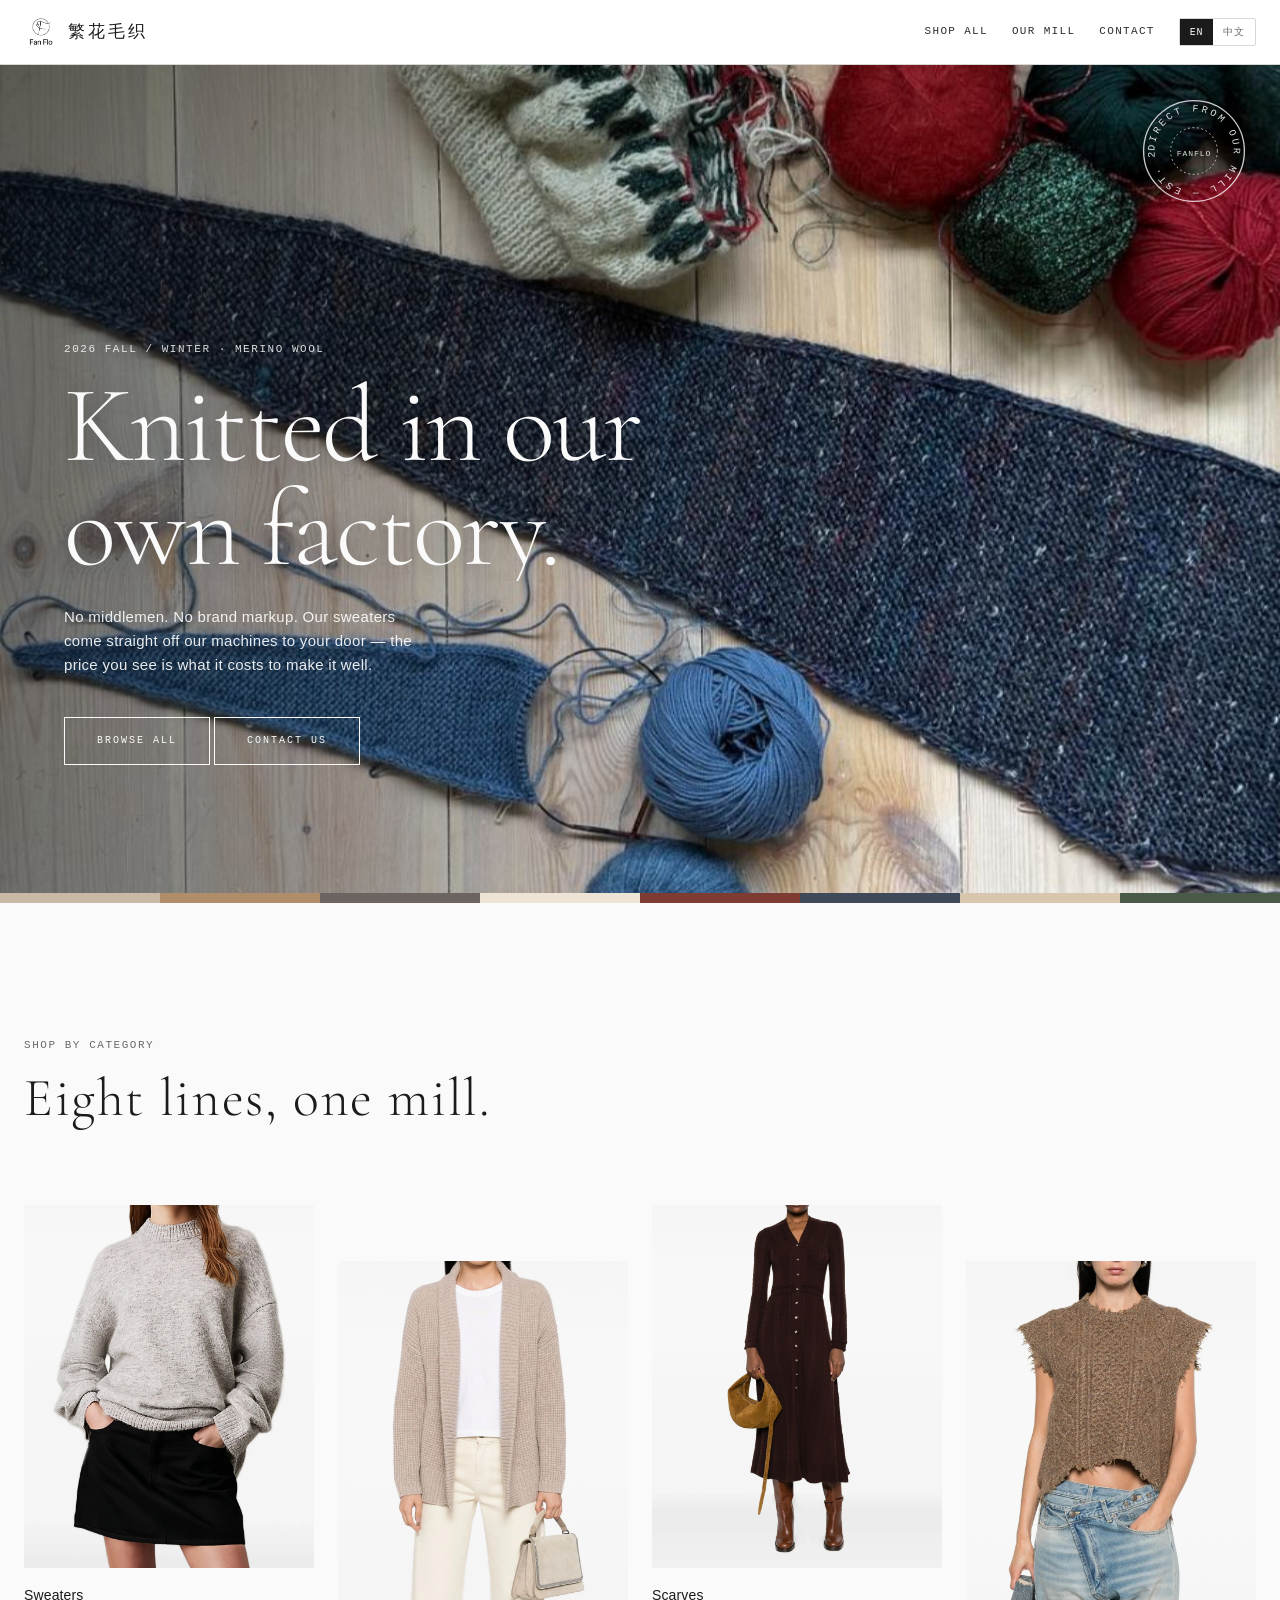
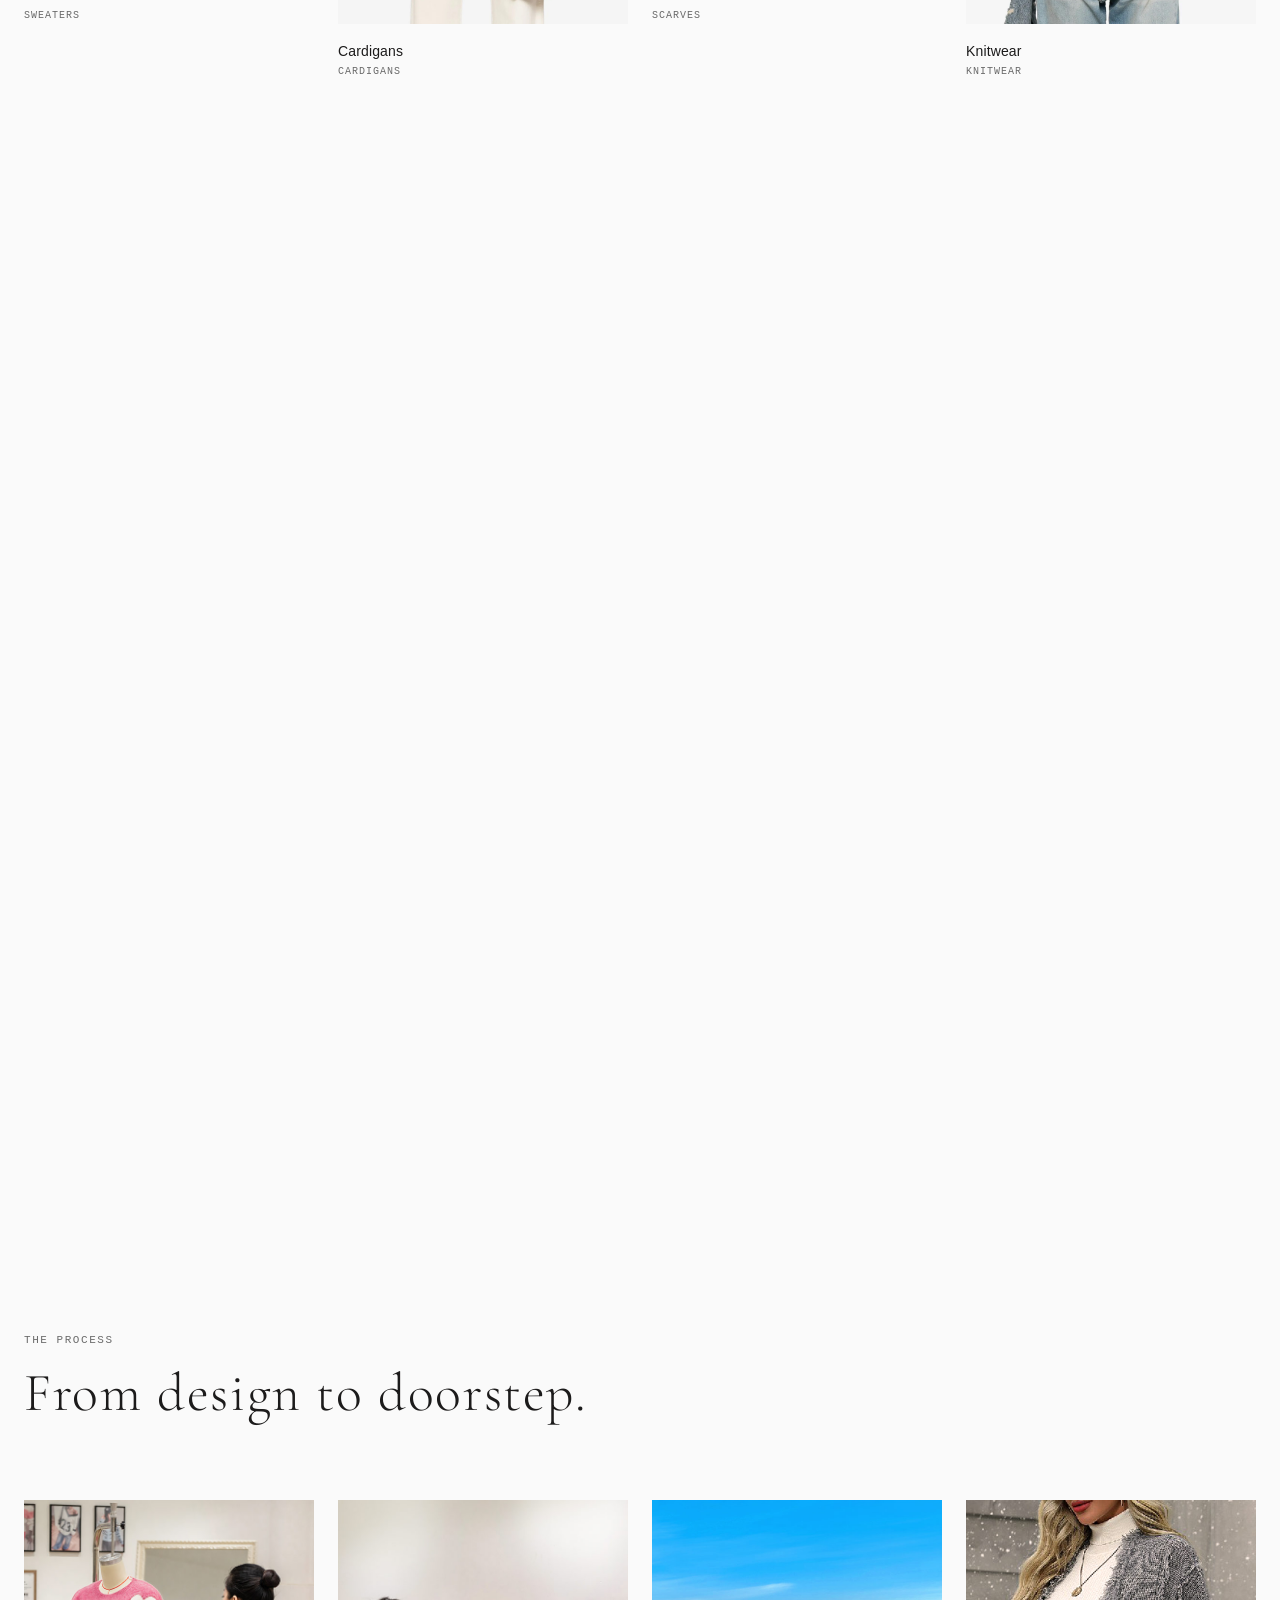
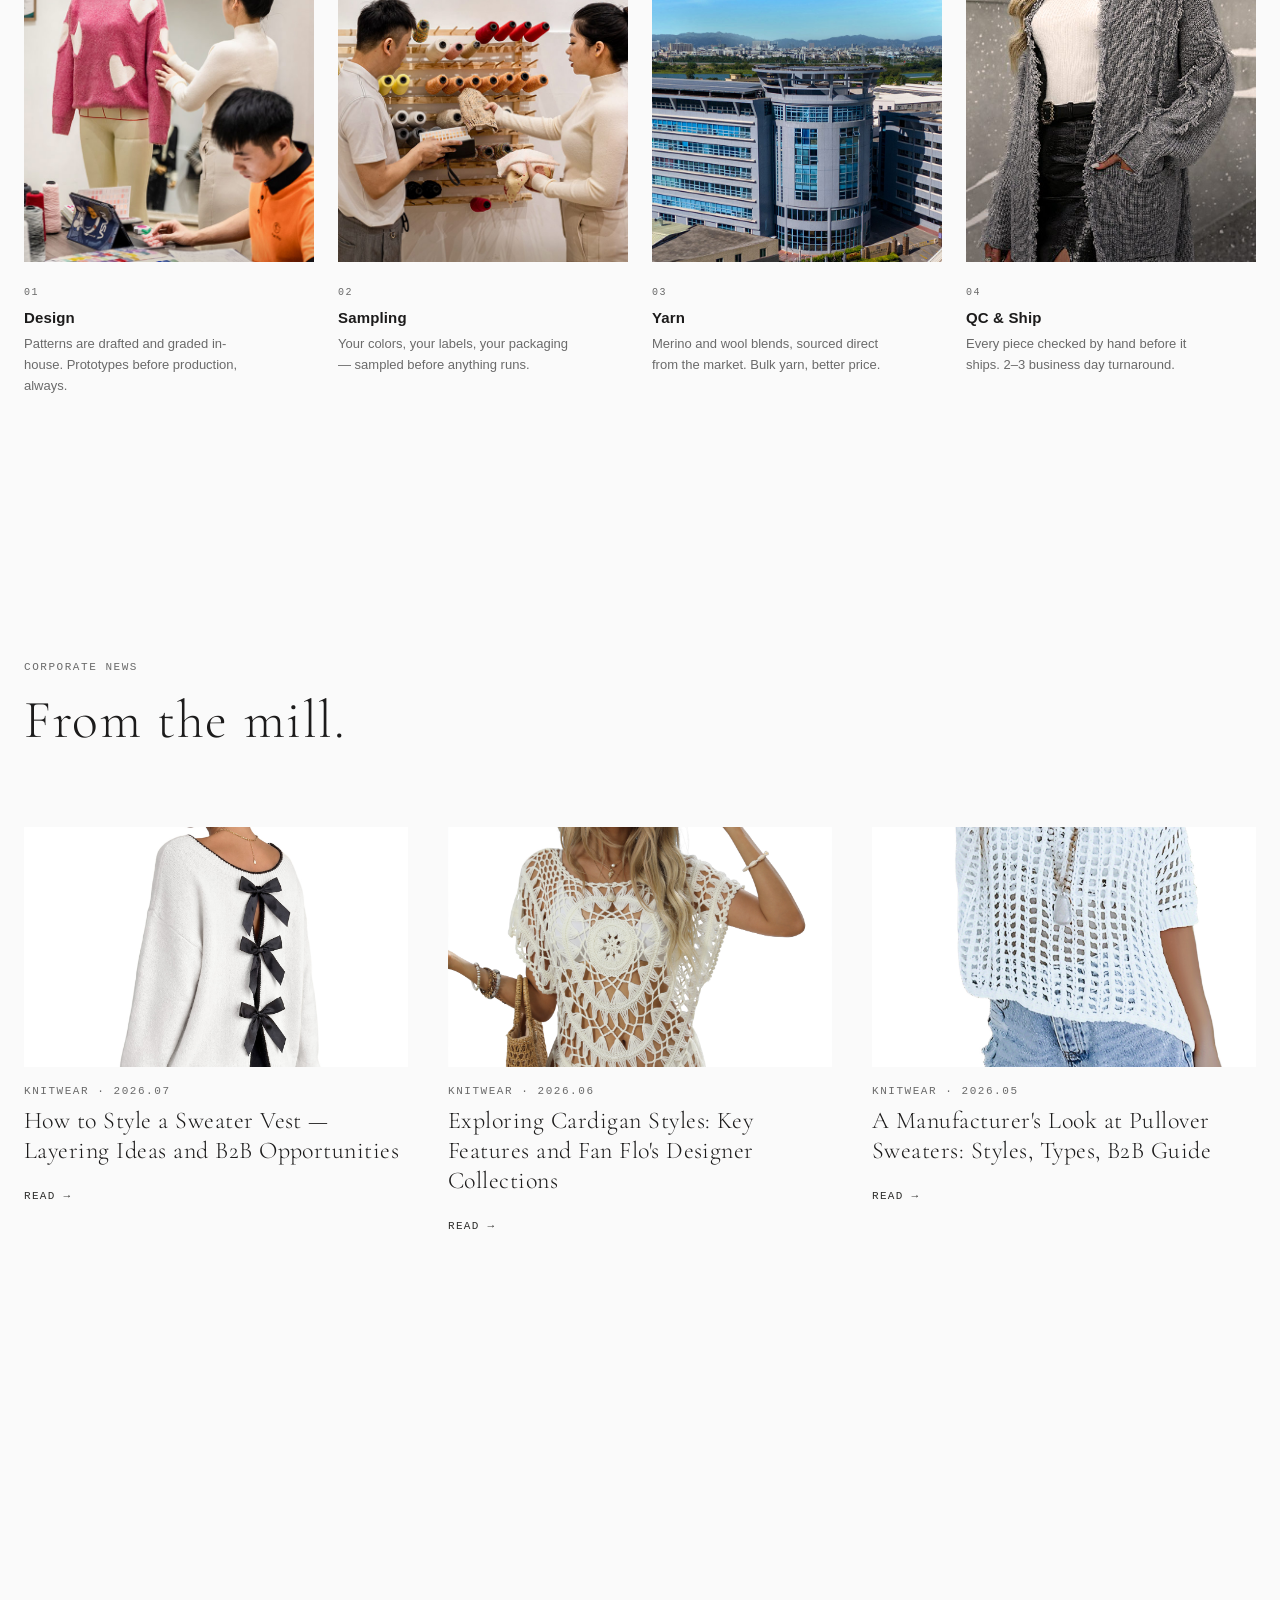
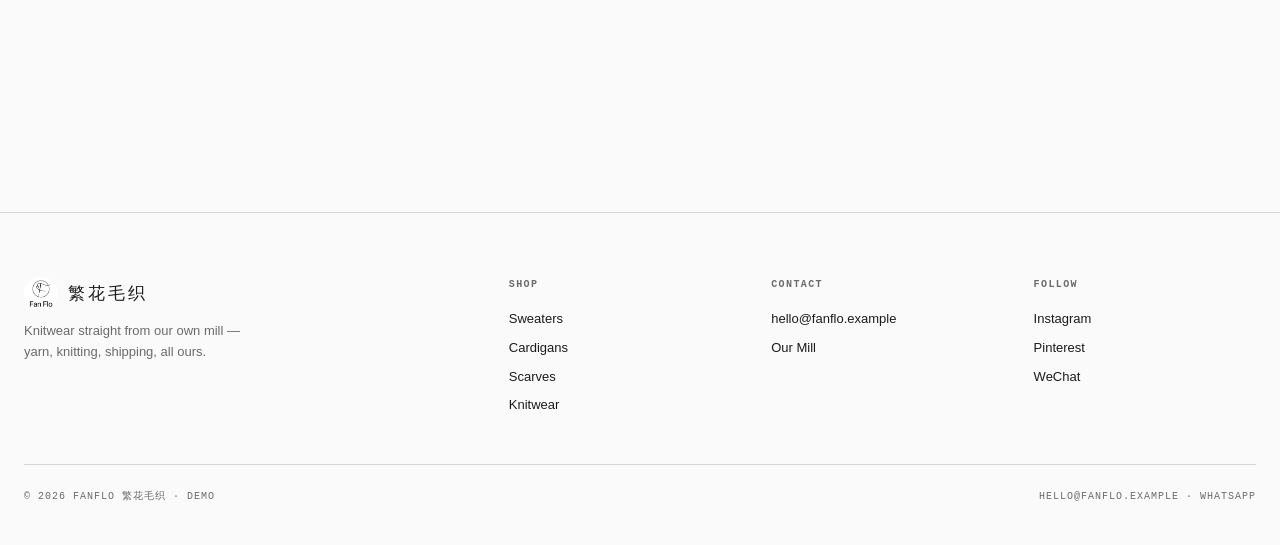
==== commit 2afa7250: "fix: 商品卡 button 嵌套 a 的 HTML 结构违规（浏览器解析会移位）+ 全页面 console 零报错验证 + v10 - cardHTML 重构：thumb-link 只包图片，qu" ====
--- a/a.html
+++ b/a.html
@@ -8,7 +8,7 @@
 <link rel="preconnect" href="https://fonts.googleapis.com">
 <link rel="preconnect" href="https://fonts.gstatic.com" crossorigin>
 <link href="https://fonts.googleapis.com/css2?family=Cormorant+Garamond:ital,wght@0,300;0,400;0,500;0,600;1,300;1,400;1,500&family=Archivo:wght@400;500;600&display=swap" rel="stylesheet">
-<link rel="stylesheet" href="css/style.css?v=9">
+<link rel="stylesheet" href="css/style.css?v=10">
 </head>
 <body data-page="brand">
 
@@ -208,8 +208,8 @@
   </div>
 </footer>
 
-<script src="js/data.js?v=9"></script>
-<script src="js/cart.js?v=9"></script>
-<script src="js/app.js?v=9"></script>
+<script src="js/data.js?v=10"></script>
+<script src="js/cart.js?v=10"></script>
+<script src="js/app.js?v=10"></script>
 </body>
 </html>
--- a/css/style.css
+++ b/css/style.css
@@ -188,6 +188,7 @@
 .card { background: var(--canvas); }
 .card a { display: block; }
 .thumb { position: relative; aspect-ratio: 4 / 5; overflow: hidden; background: var(--linen); }
+.thumb .thumb-link { position: absolute; inset: 0; }
 .thumb img { position: absolute; inset: 0; width: 100%; height: 100%; object-fit: cover; transition: transform 0.7s var(--ease), opacity 0.45s var(--ease); }
 .thumb .img-a { opacity: 1; }
 .thumb .img-b { opacity: 0; }
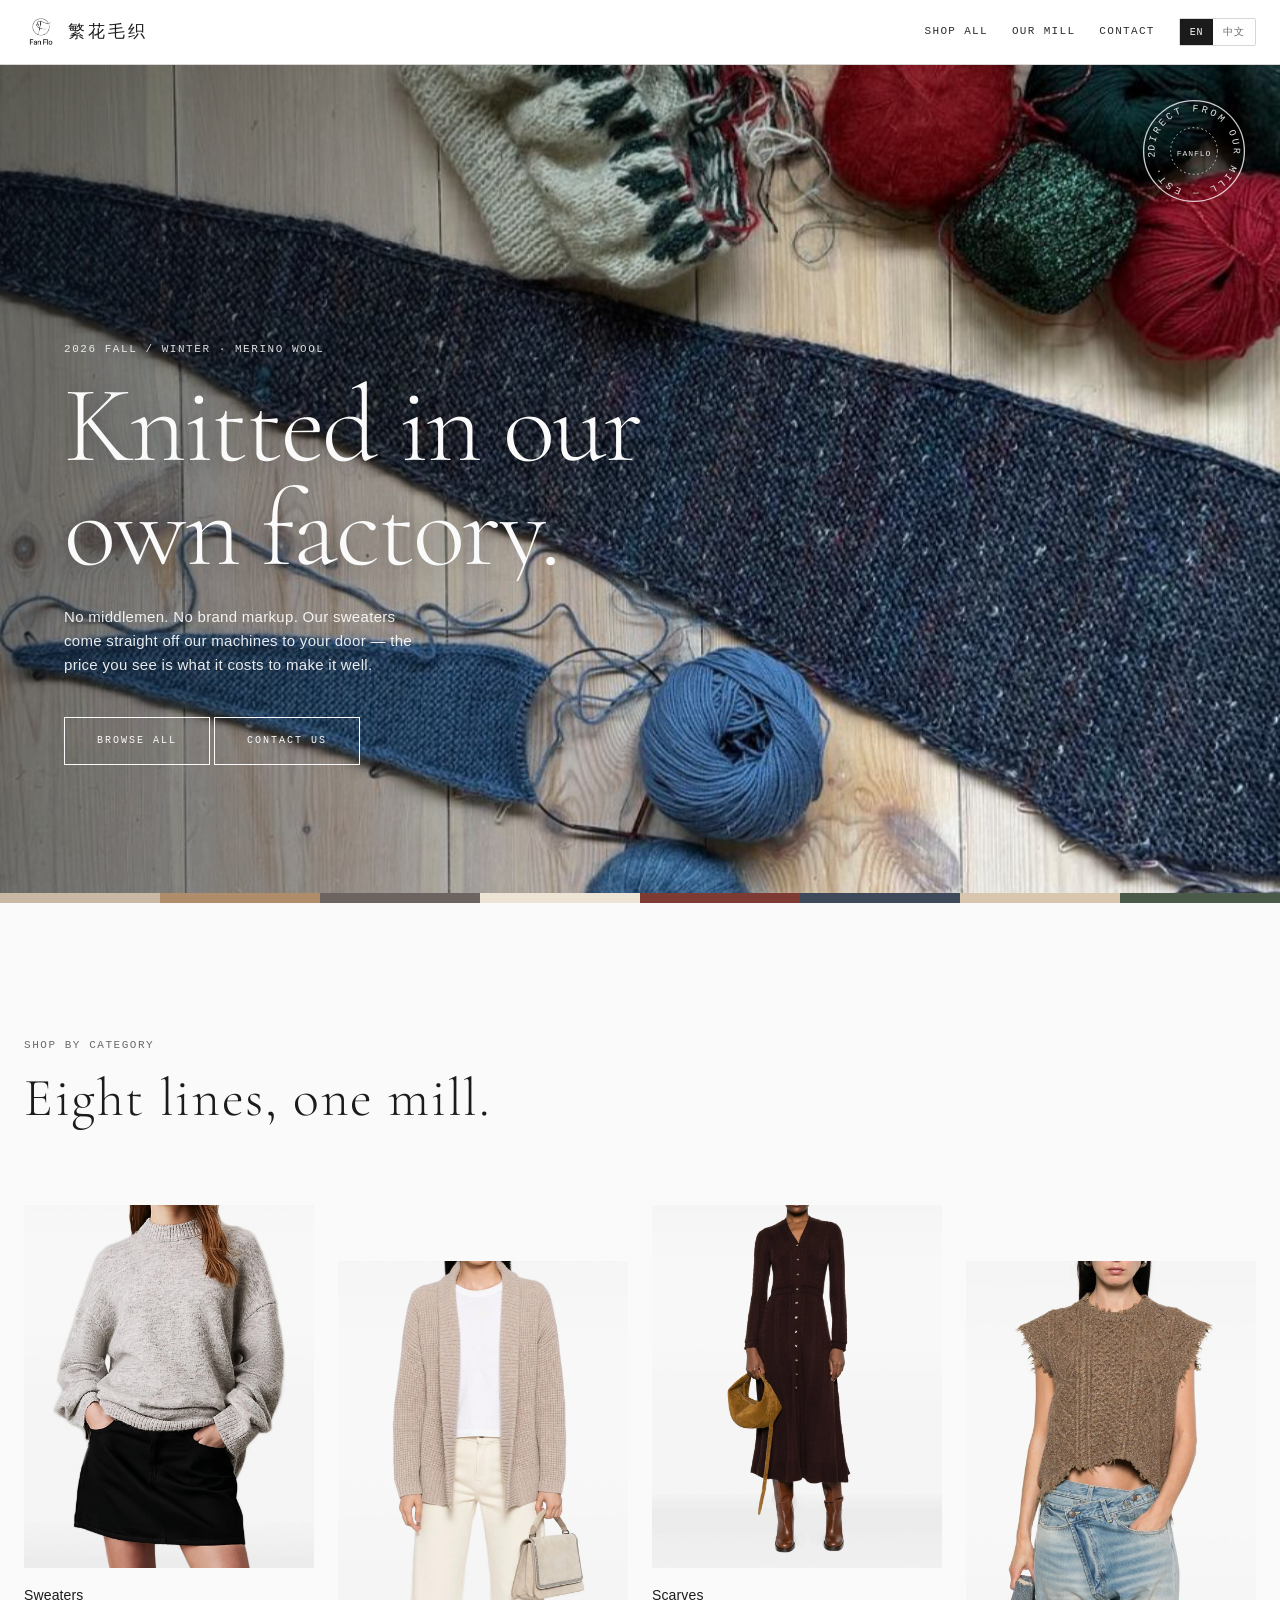
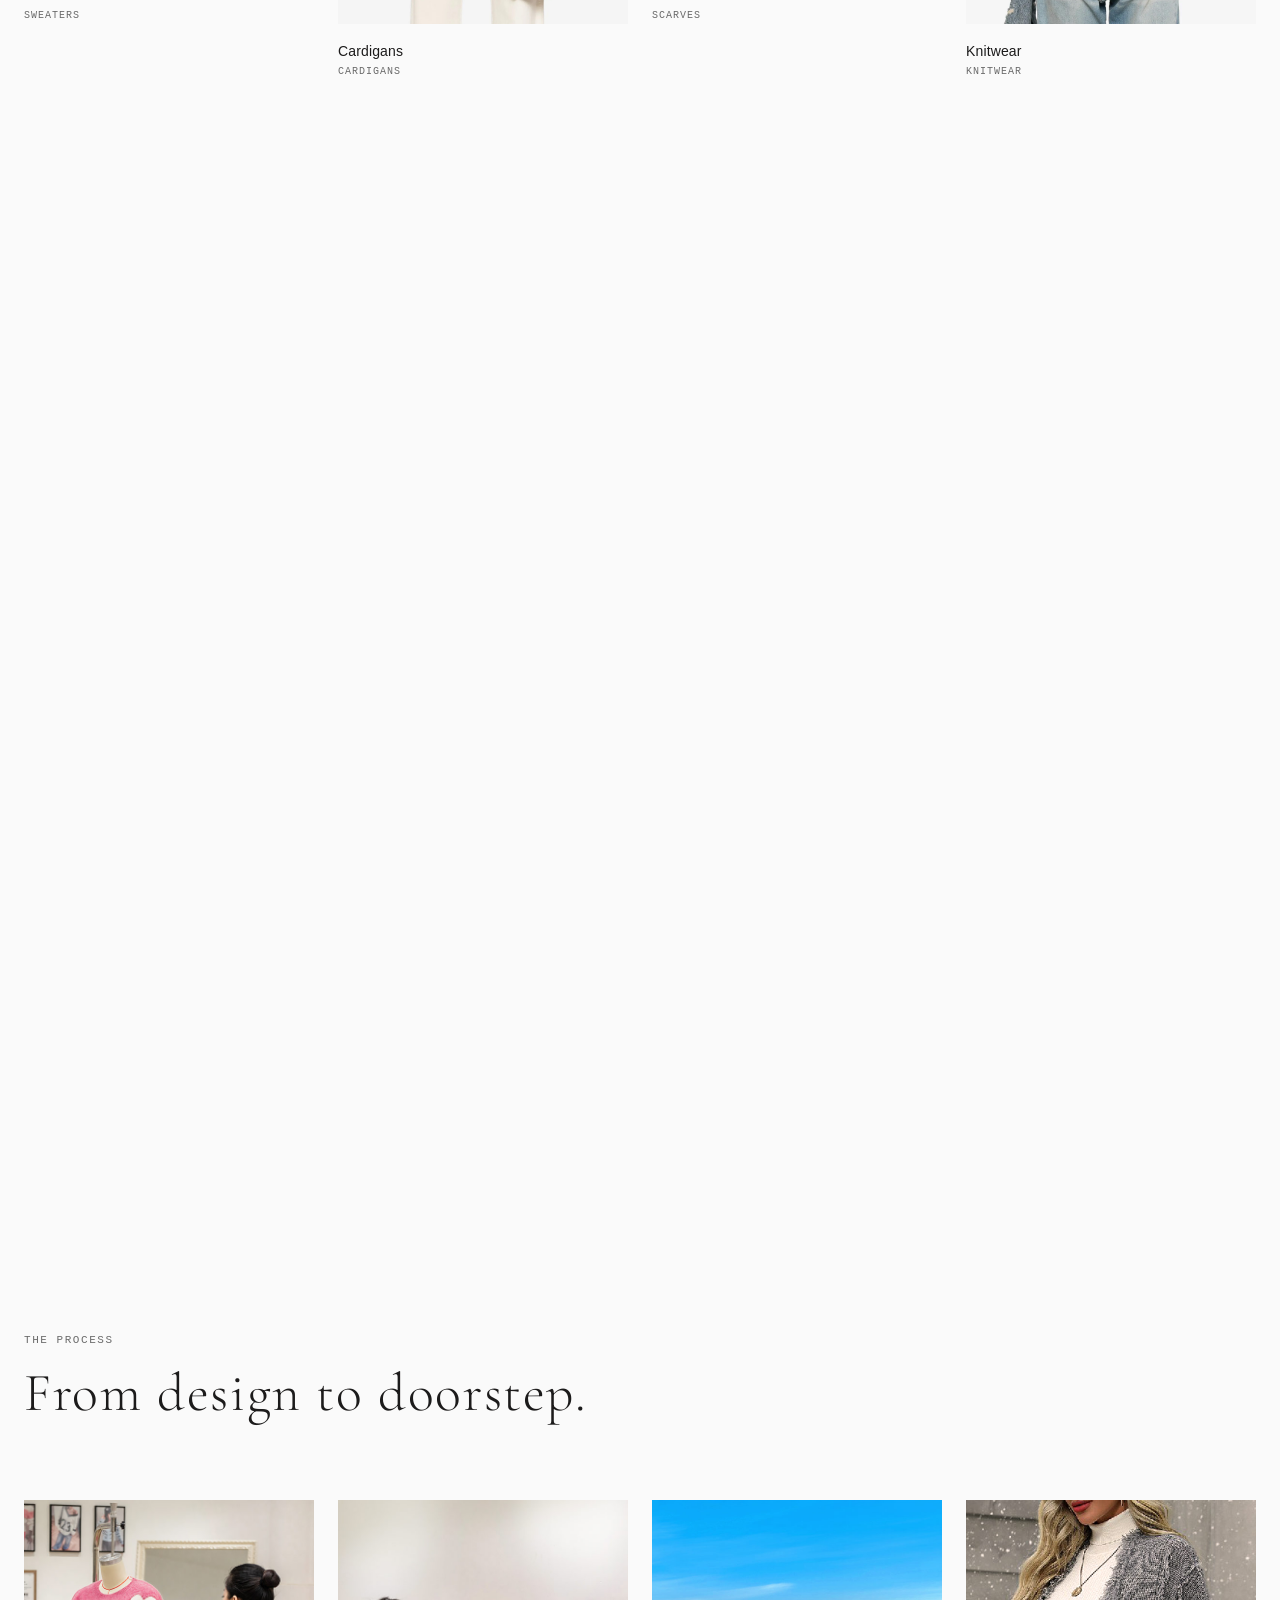
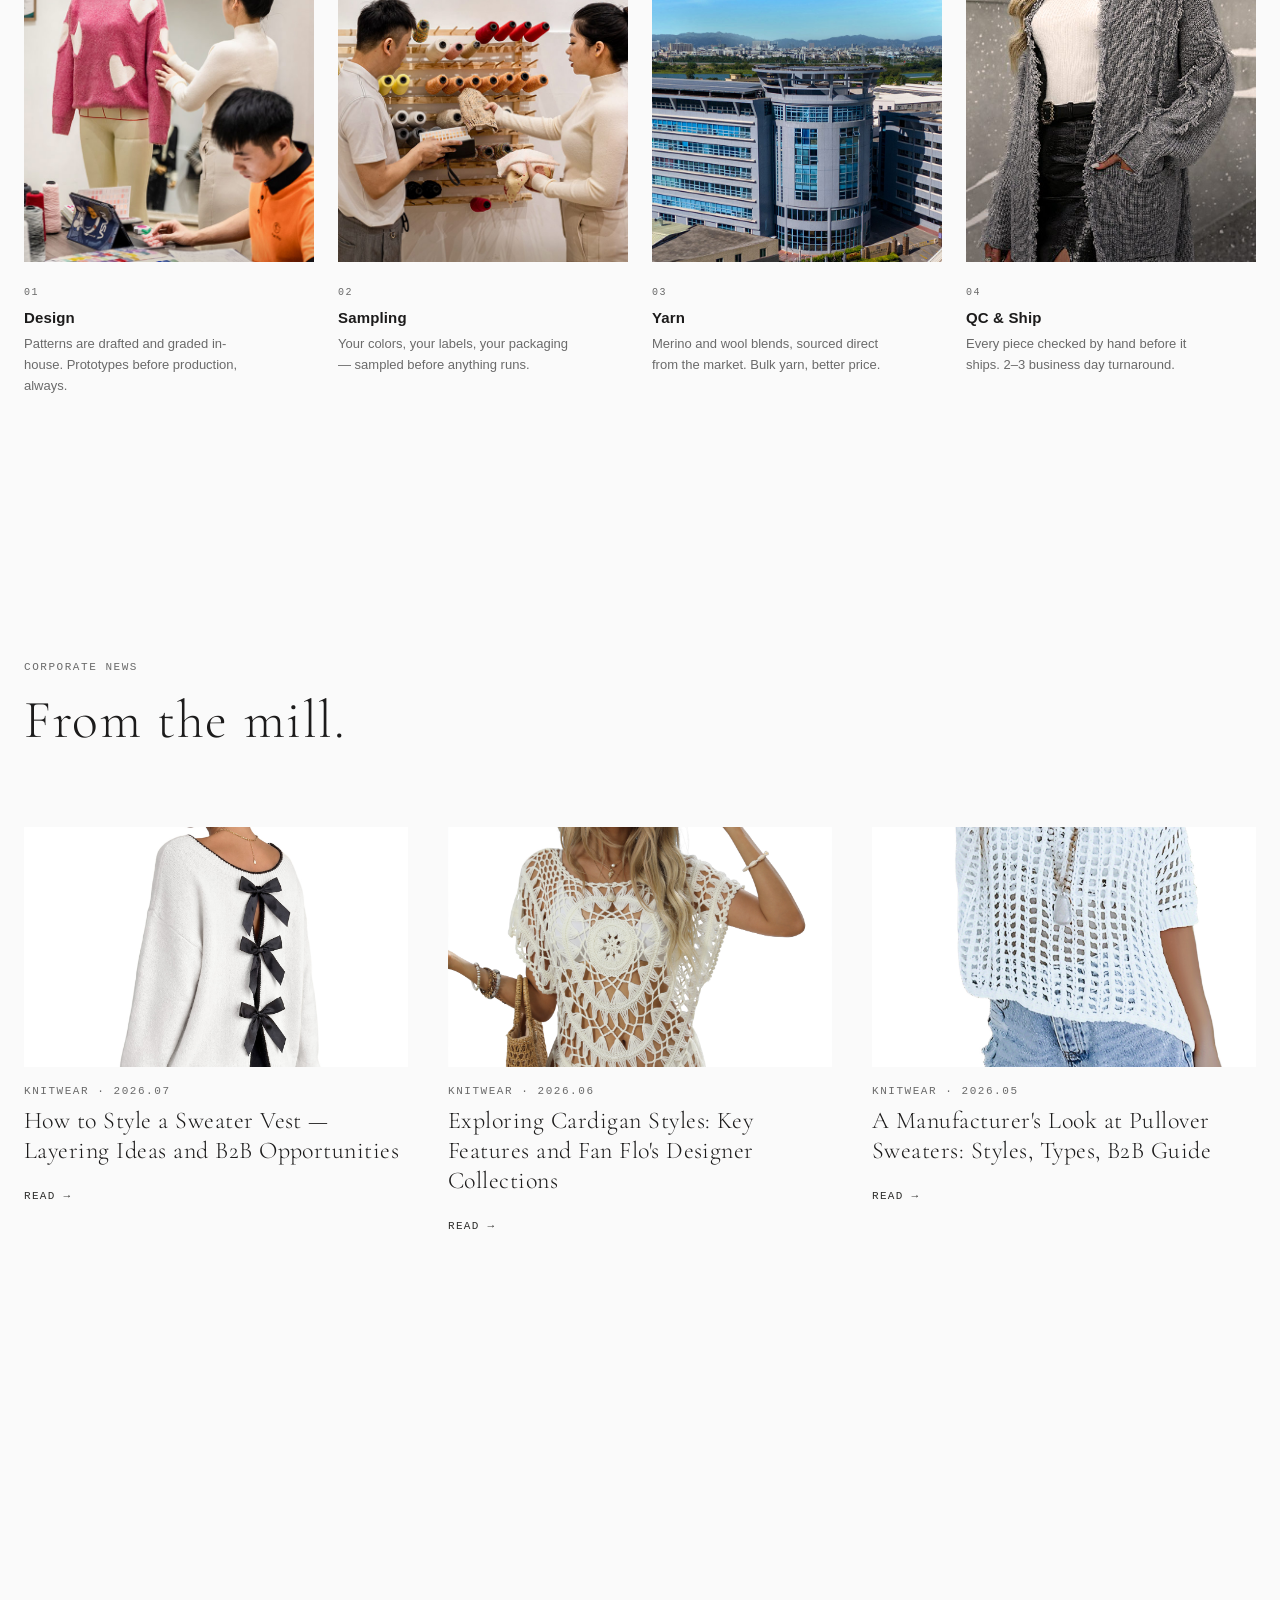
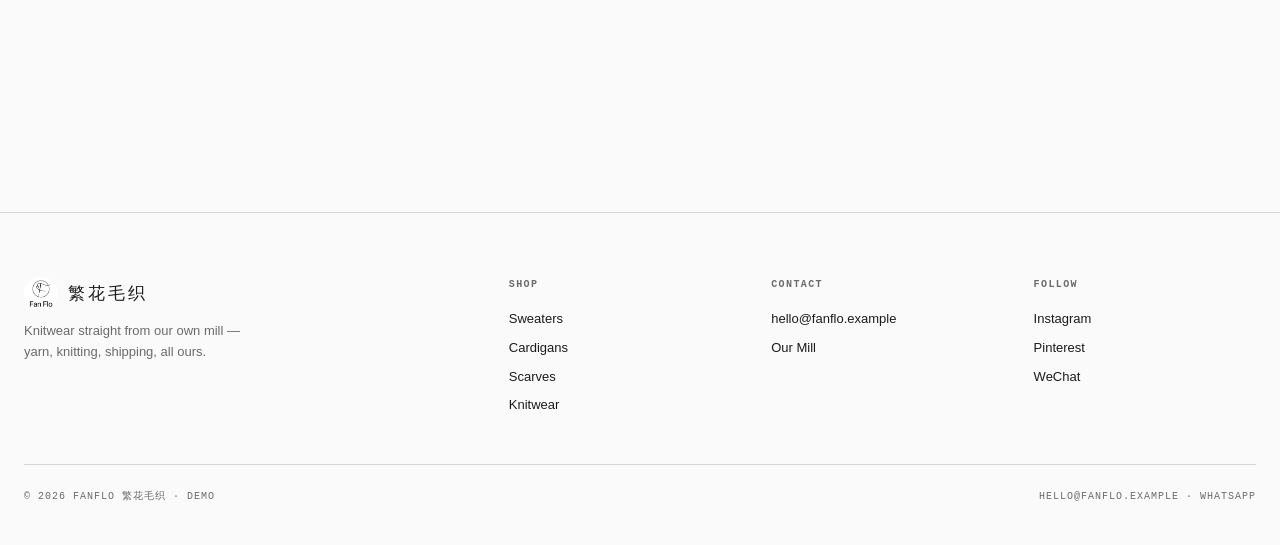
==== commit 687a4277: "文案重构：heroLead/footSlogan/cEmptyText 去生硬表达 + a.html Contact按钮 i18n" ====
--- a/a.html
+++ b/a.html
@@ -8,7 +8,7 @@
 <link rel="preconnect" href="https://fonts.googleapis.com">
 <link rel="preconnect" href="https://fonts.gstatic.com" crossorigin>
 <link href="https://fonts.googleapis.com/css2?family=Cormorant+Garamond:ital,wght@0,300;0,400;0,500;0,600;1,300;1,400;1,500&family=Archivo:wght@400;500;600&display=swap" rel="stylesheet">
-<link rel="stylesheet" href="css/style.css?v=10">
+<link rel="stylesheet" href="css/style.css?v=13">
 </head>
 <body data-page="brand">
 
@@ -41,7 +41,7 @@
       <p class="sub fade-up in d2" data-i18n="heroLead">No middlemen. No brand markup. Our sweaters come straight off our machines to your door — the price you see is what it costs to make it well.</p>
       <div class="hero-actions fade-up in d3">
         <a class="btn btn-on-photo" href="#lines" data-i18n="ctaAll">Browse All</a>
-        <a class="btn btn-on-photo" href="mailto:hello@fanflo.example">Contact Us</a>
+        <a class="btn btn-on-photo" href="mailto:hello@fanflo.example" data-i18n="contactBtn">Contact Us</a>
       </div>
     </div>
     <div class="hero-stamp" aria-hidden="true">
@@ -208,8 +208,8 @@
   </div>
 </footer>
 
-<script src="js/data.js?v=10"></script>
-<script src="js/cart.js?v=10"></script>
-<script src="js/app.js?v=10"></script>
+<script src="js/data.js?v=13"></script>
+<script src="js/cart.js?v=13"></script>
+<script src="js/app.js?v=13"></script>
 </body>
 </html>
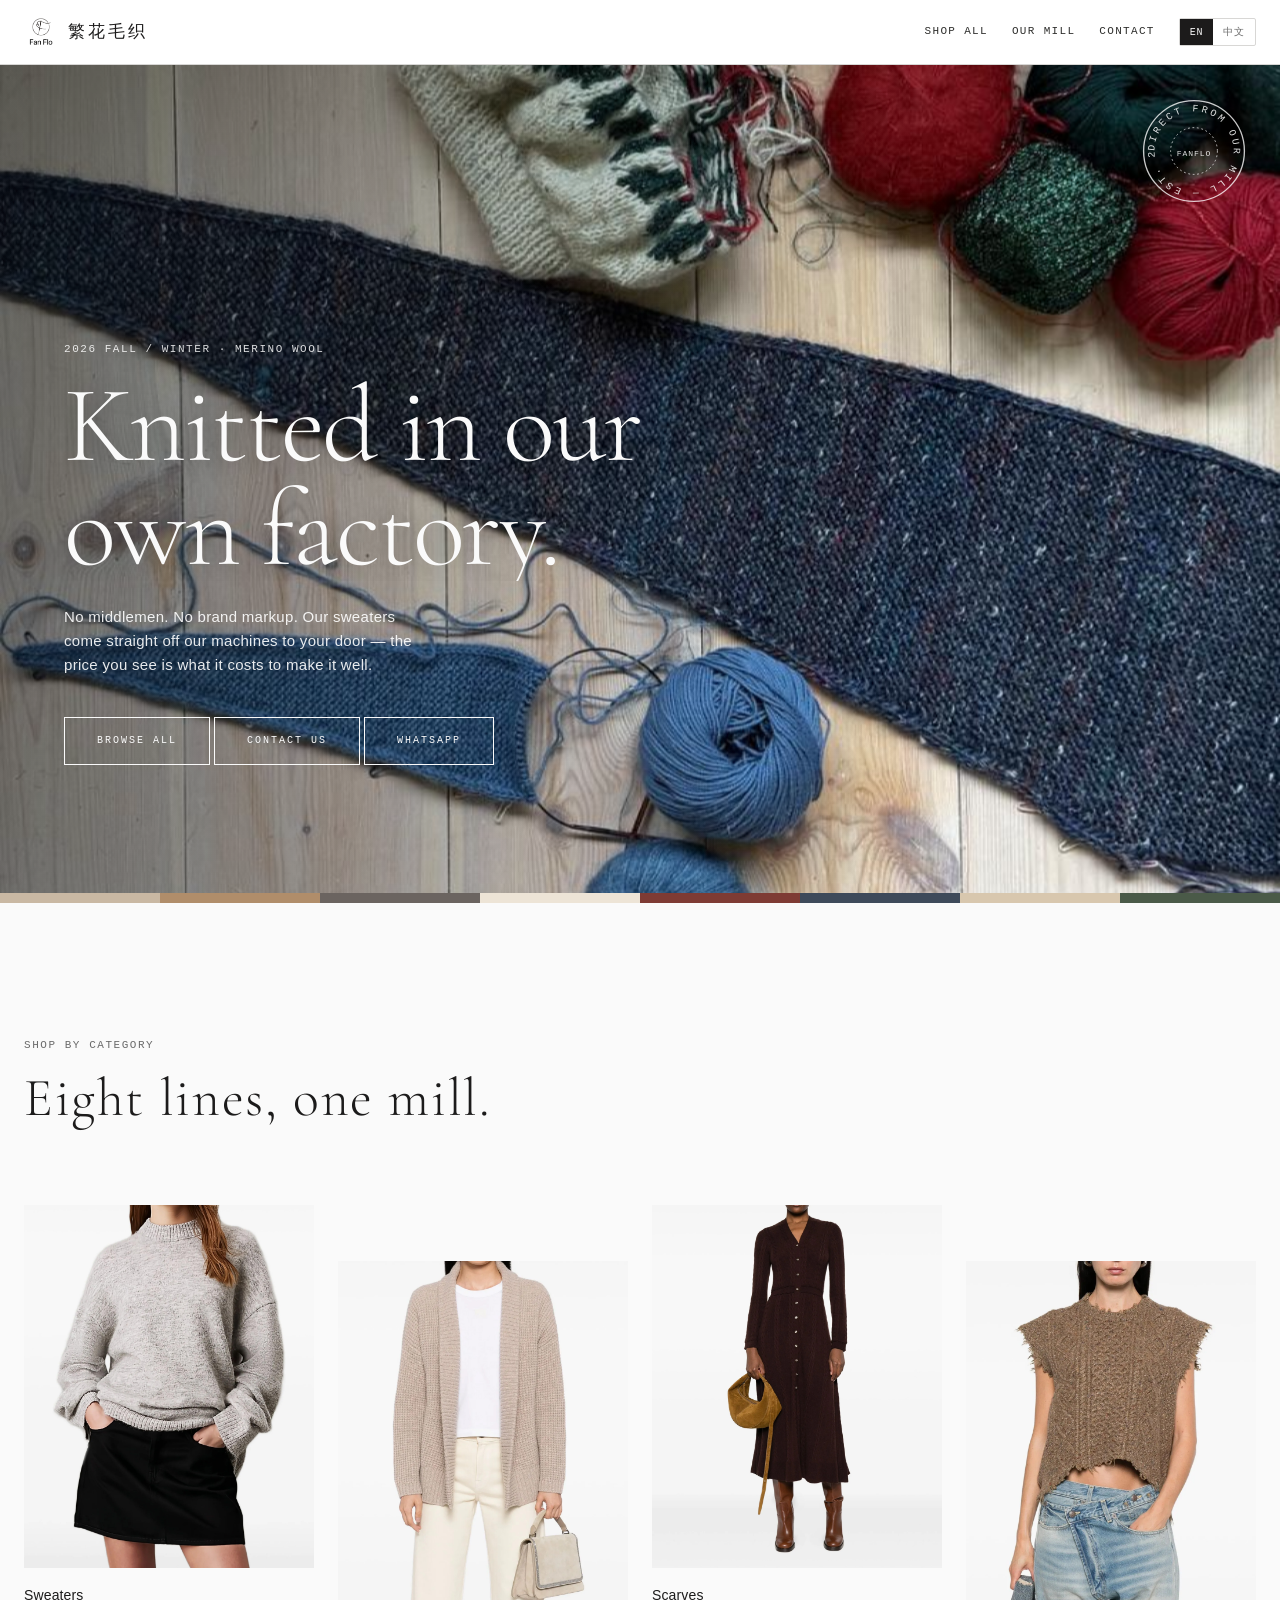
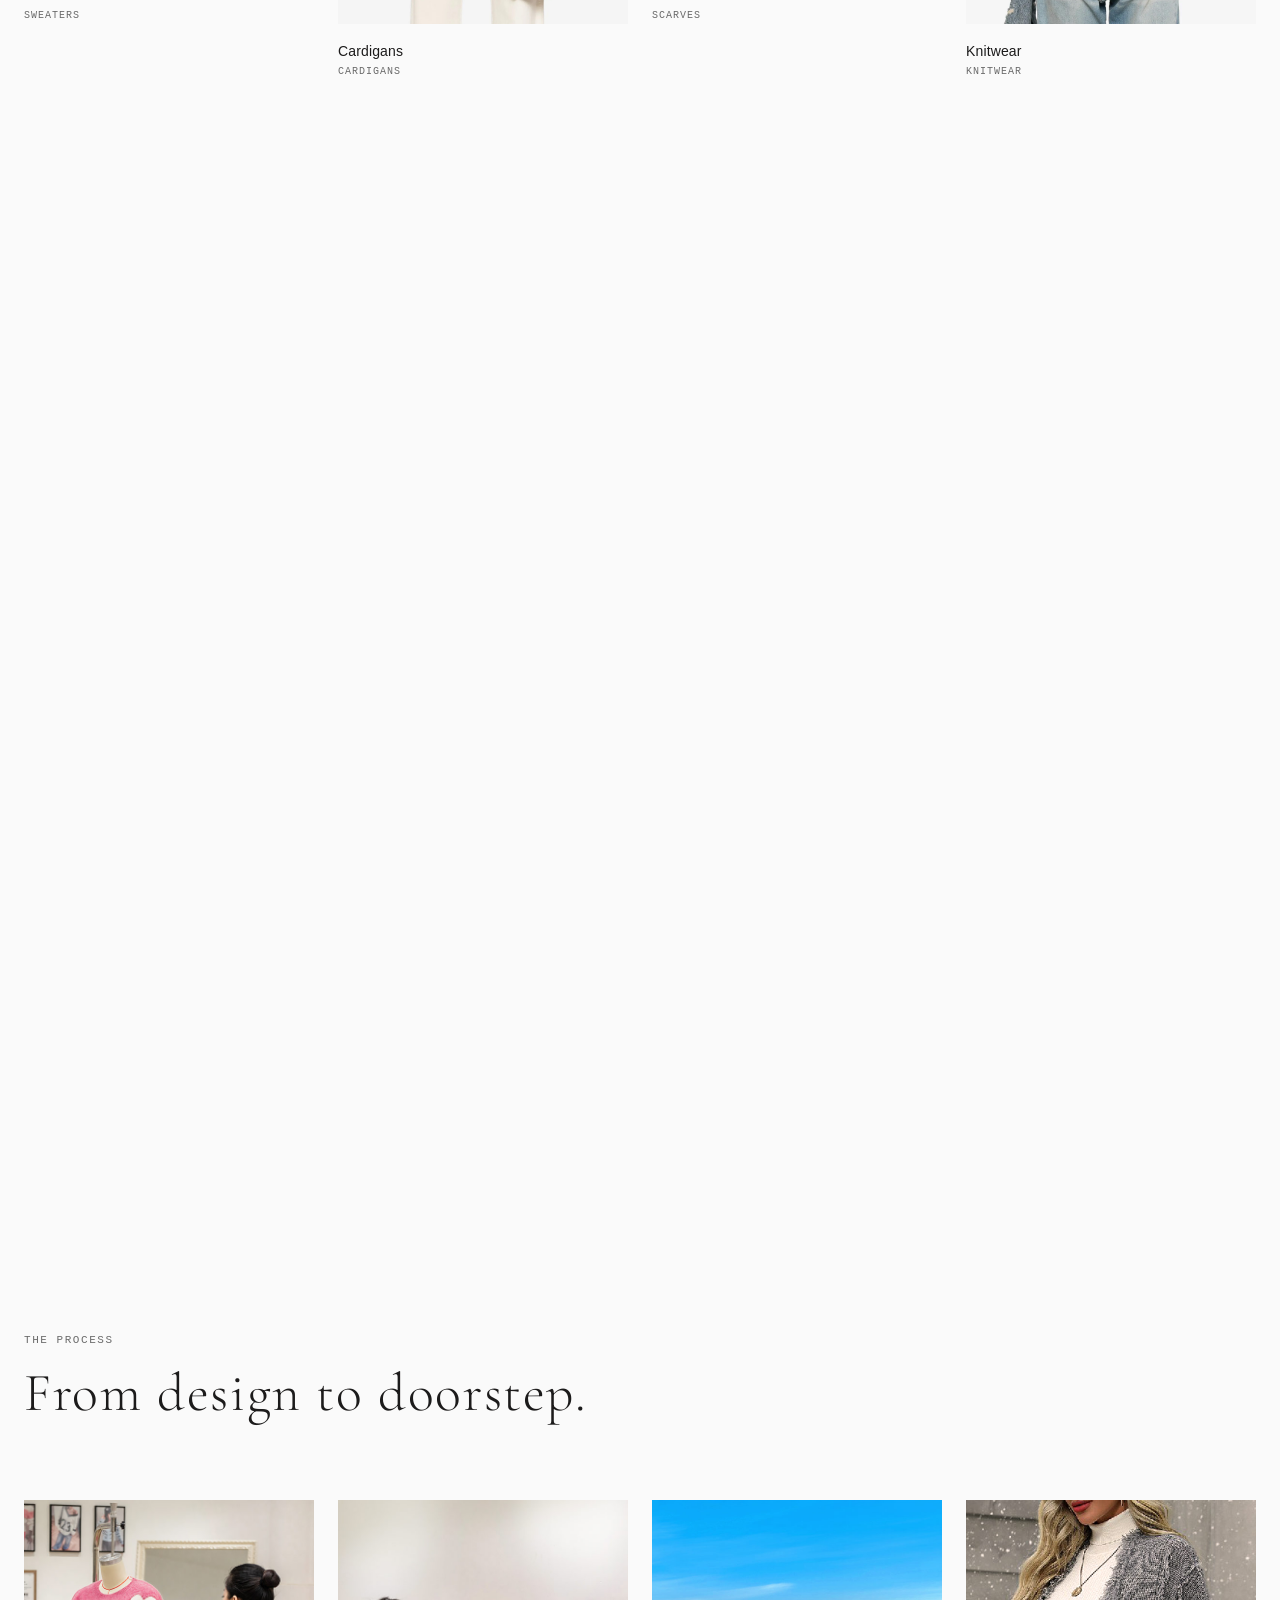
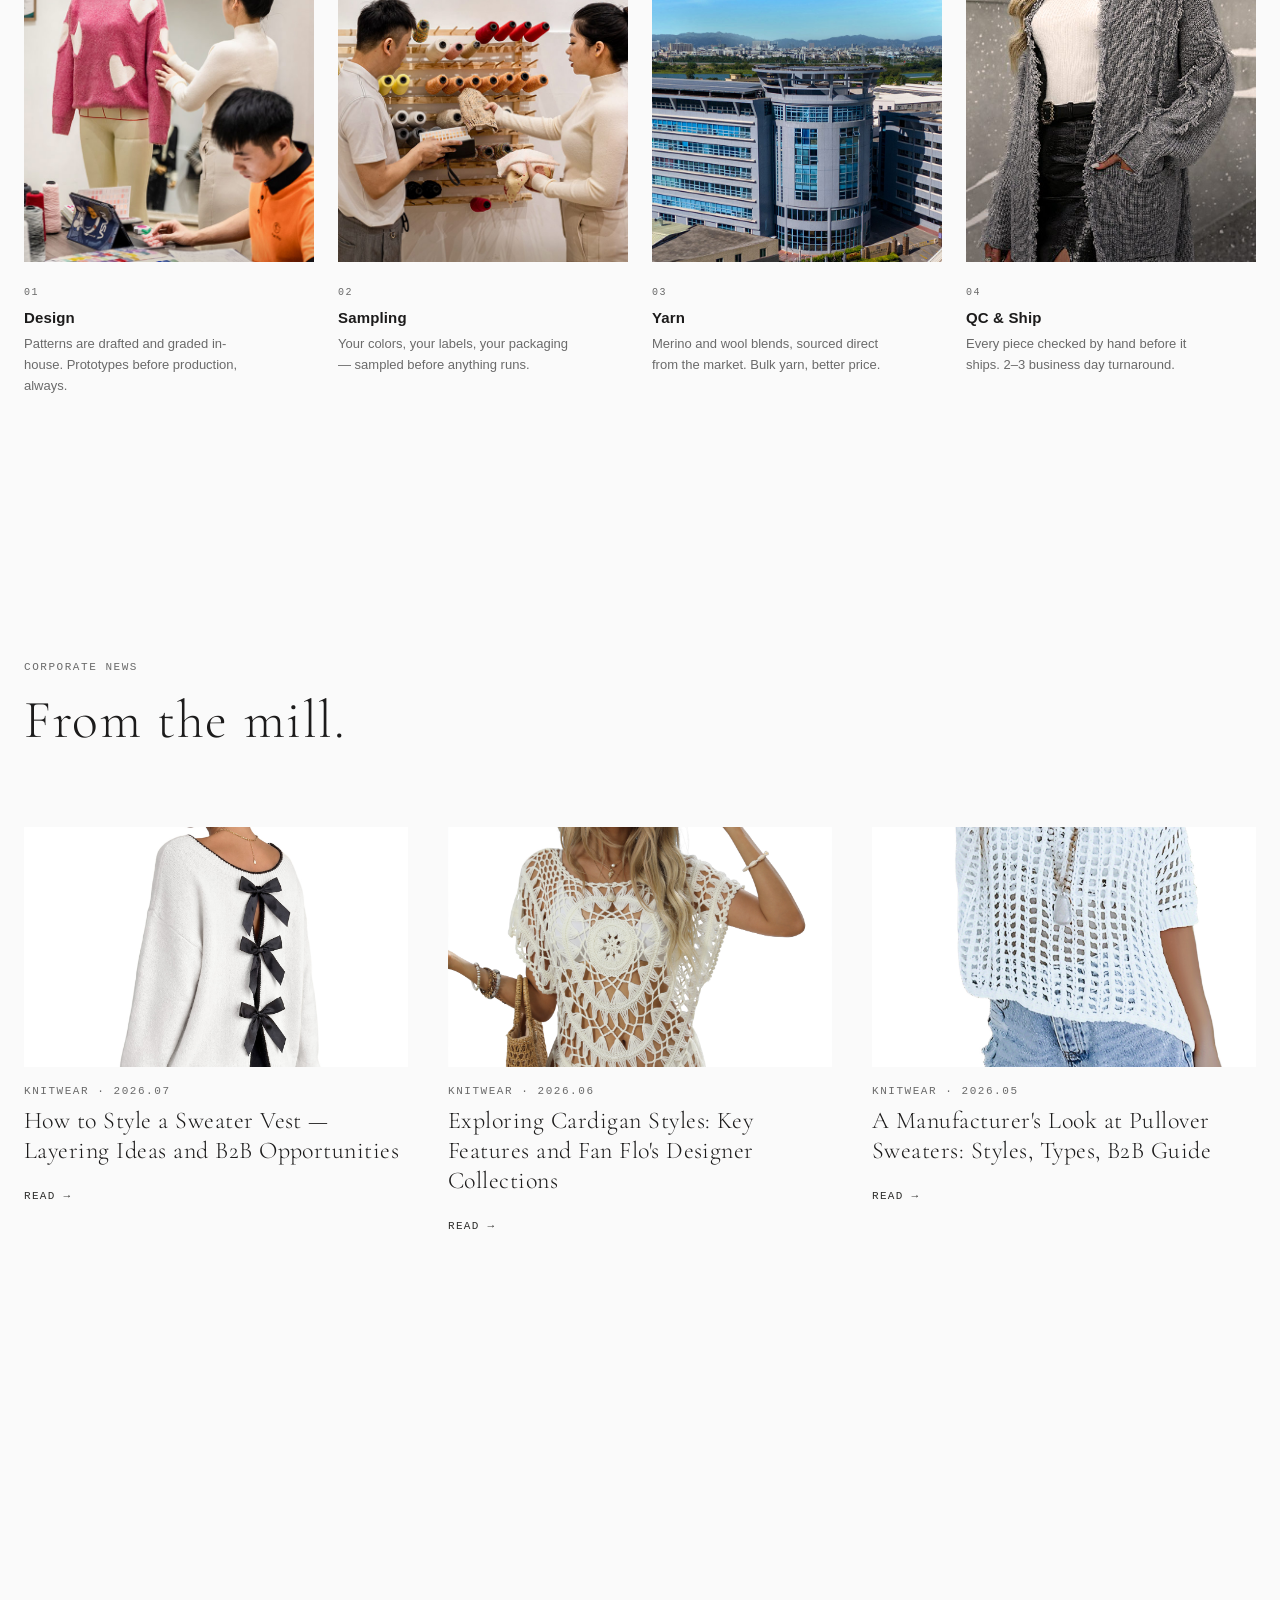
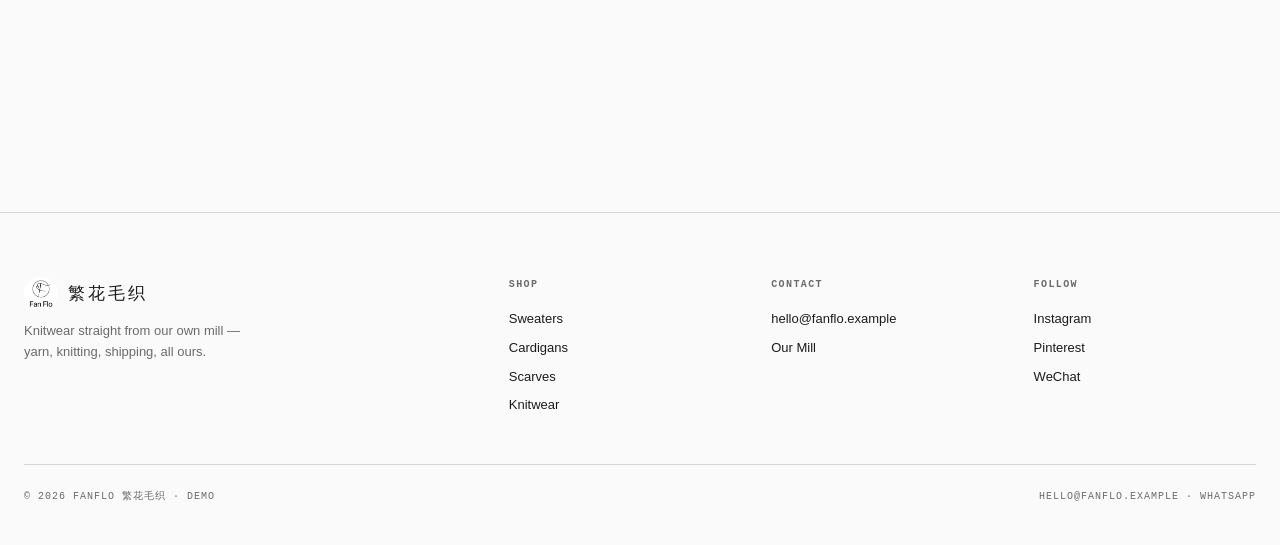
==== commit 2fad27cf: "fix: A站卡片hover变灰（无img-b时img-a透明度归零）+ A站加WhatsApp承接按钮" ====
--- a/a.html
+++ b/a.html
@@ -8,7 +8,7 @@
 <link rel="preconnect" href="https://fonts.googleapis.com">
 <link rel="preconnect" href="https://fonts.gstatic.com" crossorigin>
 <link href="https://fonts.googleapis.com/css2?family=Cormorant+Garamond:ital,wght@0,300;0,400;0,500;0,600;1,300;1,400;1,500&family=Archivo:wght@400;500;600&display=swap" rel="stylesheet">
-<link rel="stylesheet" href="css/style.css?v=13">
+<link rel="stylesheet" href="css/style.css?v=14">
 </head>
 <body data-page="brand">
 
@@ -42,6 +42,7 @@
       <div class="hero-actions fade-up in d3">
         <a class="btn btn-on-photo" href="#lines" data-i18n="ctaAll">Browse All</a>
         <a class="btn btn-on-photo" href="mailto:hello@fanflo.example" data-i18n="contactBtn">Contact Us</a>
+        <a class="btn btn-on-photo" href="https://wa.me/8613800138000" target="_blank" rel="noopener">WhatsApp</a>
       </div>
     </div>
     <div class="hero-stamp" aria-hidden="true">
@@ -208,8 +209,8 @@
   </div>
 </footer>
 
-<script src="js/data.js?v=13"></script>
-<script src="js/cart.js?v=13"></script>
-<script src="js/app.js?v=13"></script>
+<script src="js/data.js?v=14"></script>
+<script src="js/cart.js?v=14"></script>
+<script src="js/app.js?v=14"></script>
 </body>
 </html>
--- a/css/style.css
+++ b/css/style.css
@@ -194,6 +194,7 @@
 .thumb .img-b { opacity: 0; }
 .card:hover .thumb .img-a { opacity: 0; transform: scale(1.04); }
 .card:hover .thumb .img-b { opacity: 1; transform: scale(1.04); }
+.card.no-swap:hover .thumb .img-a { opacity: 1; }
 .thumb .tag {
   position: absolute; top: 12px; left: 12px;
   background: var(--carbon); color: var(--canvas);
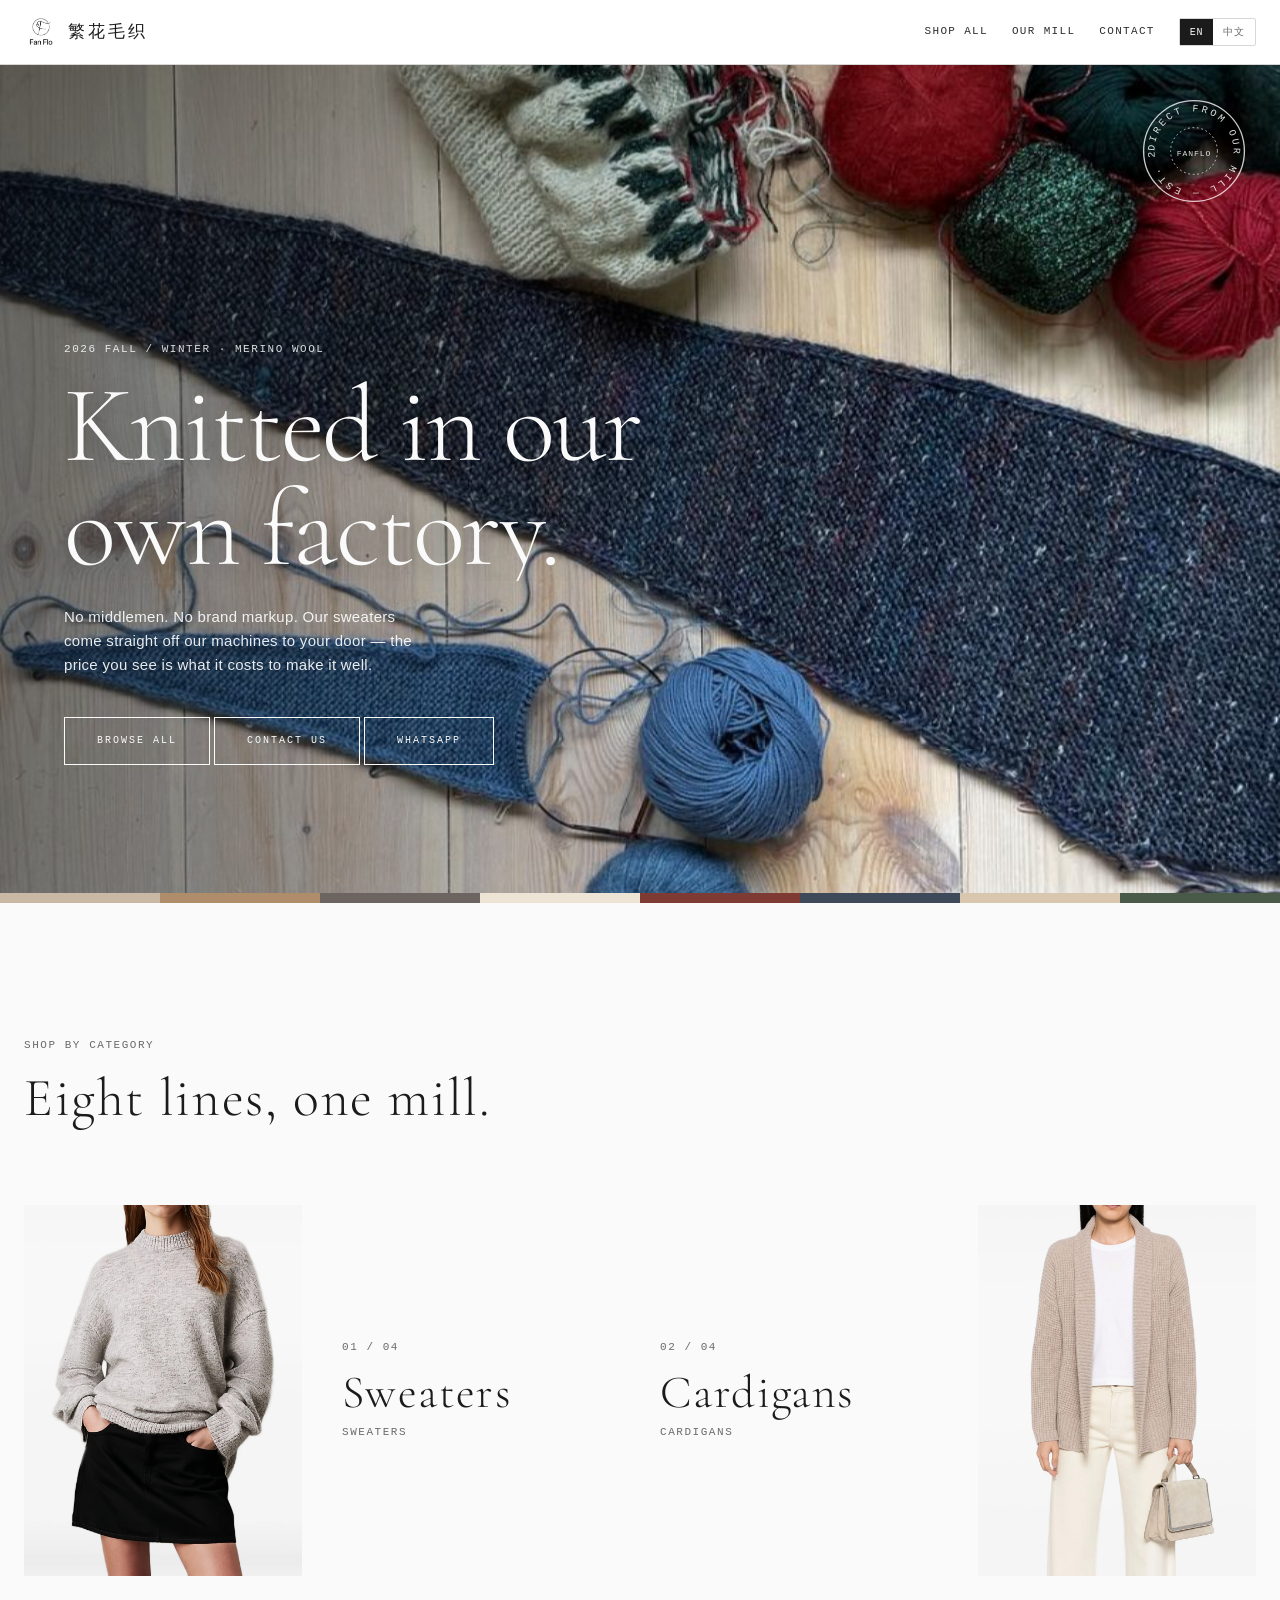
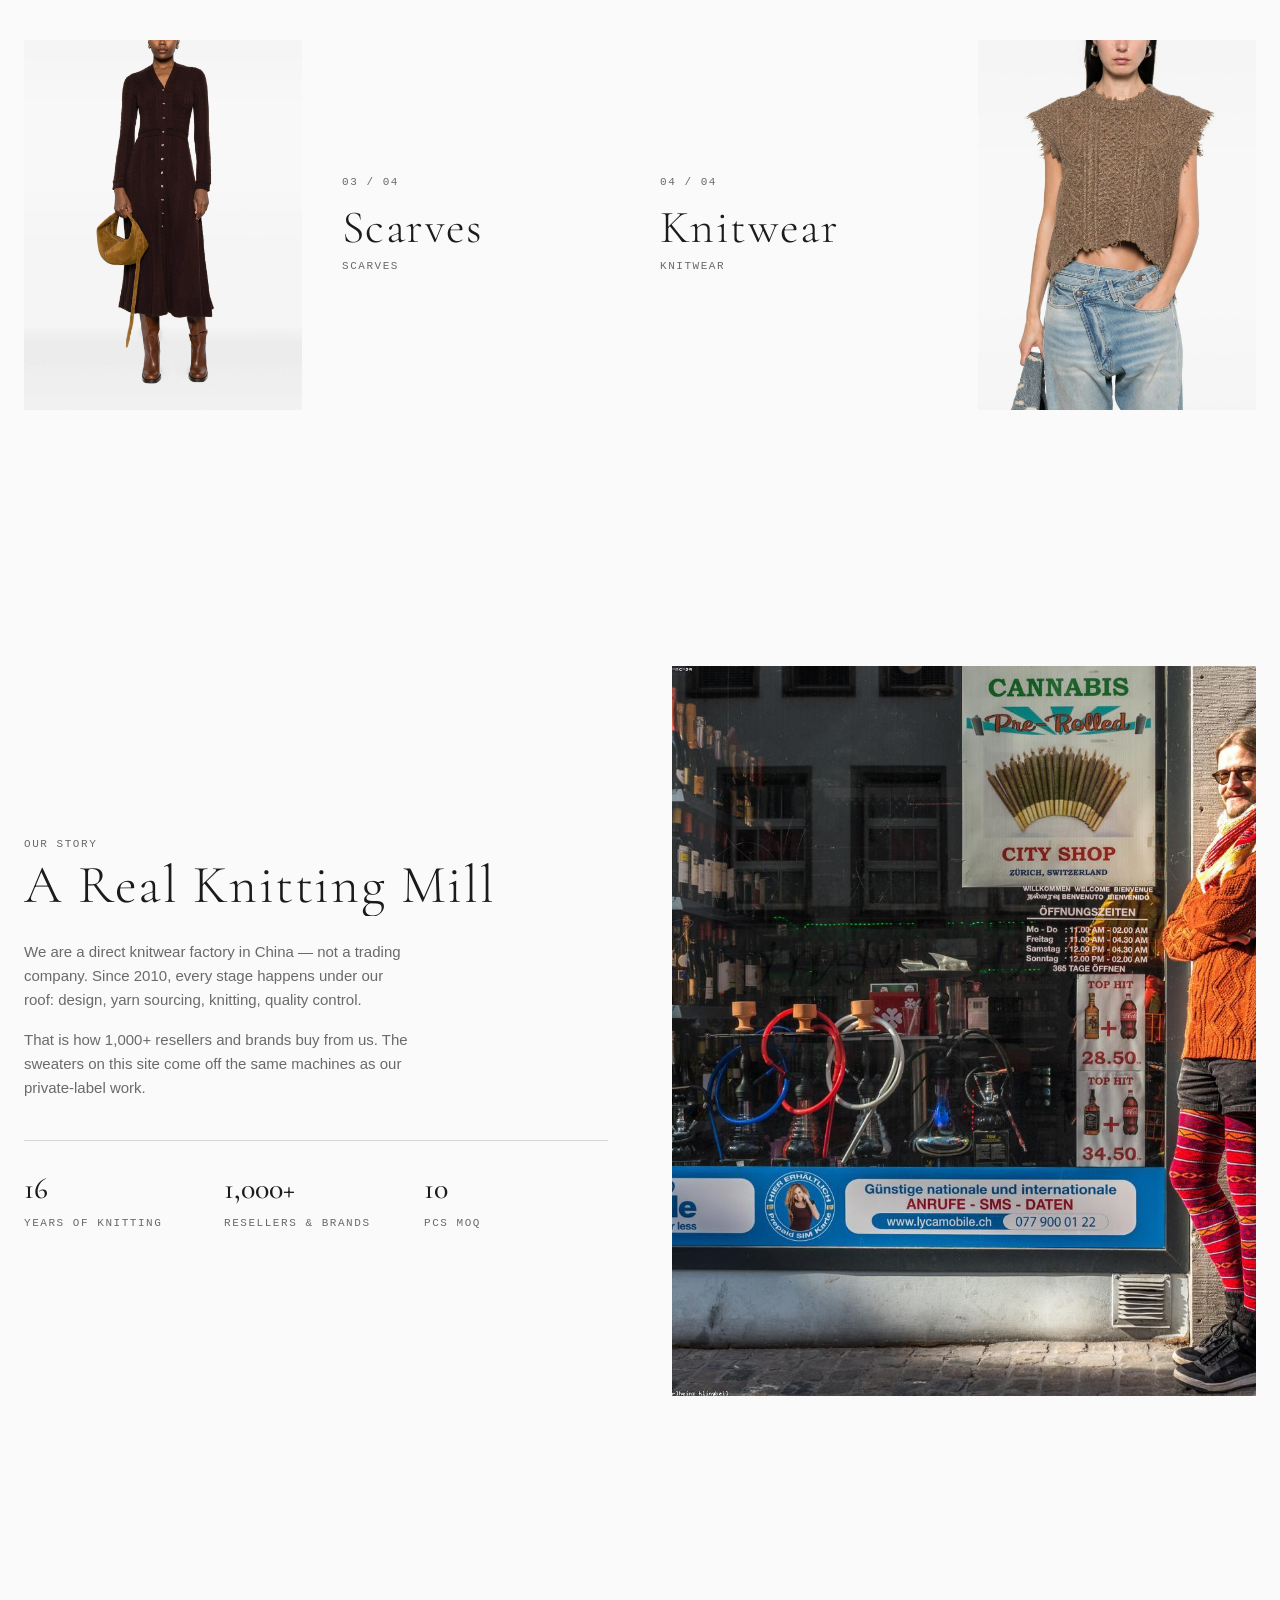
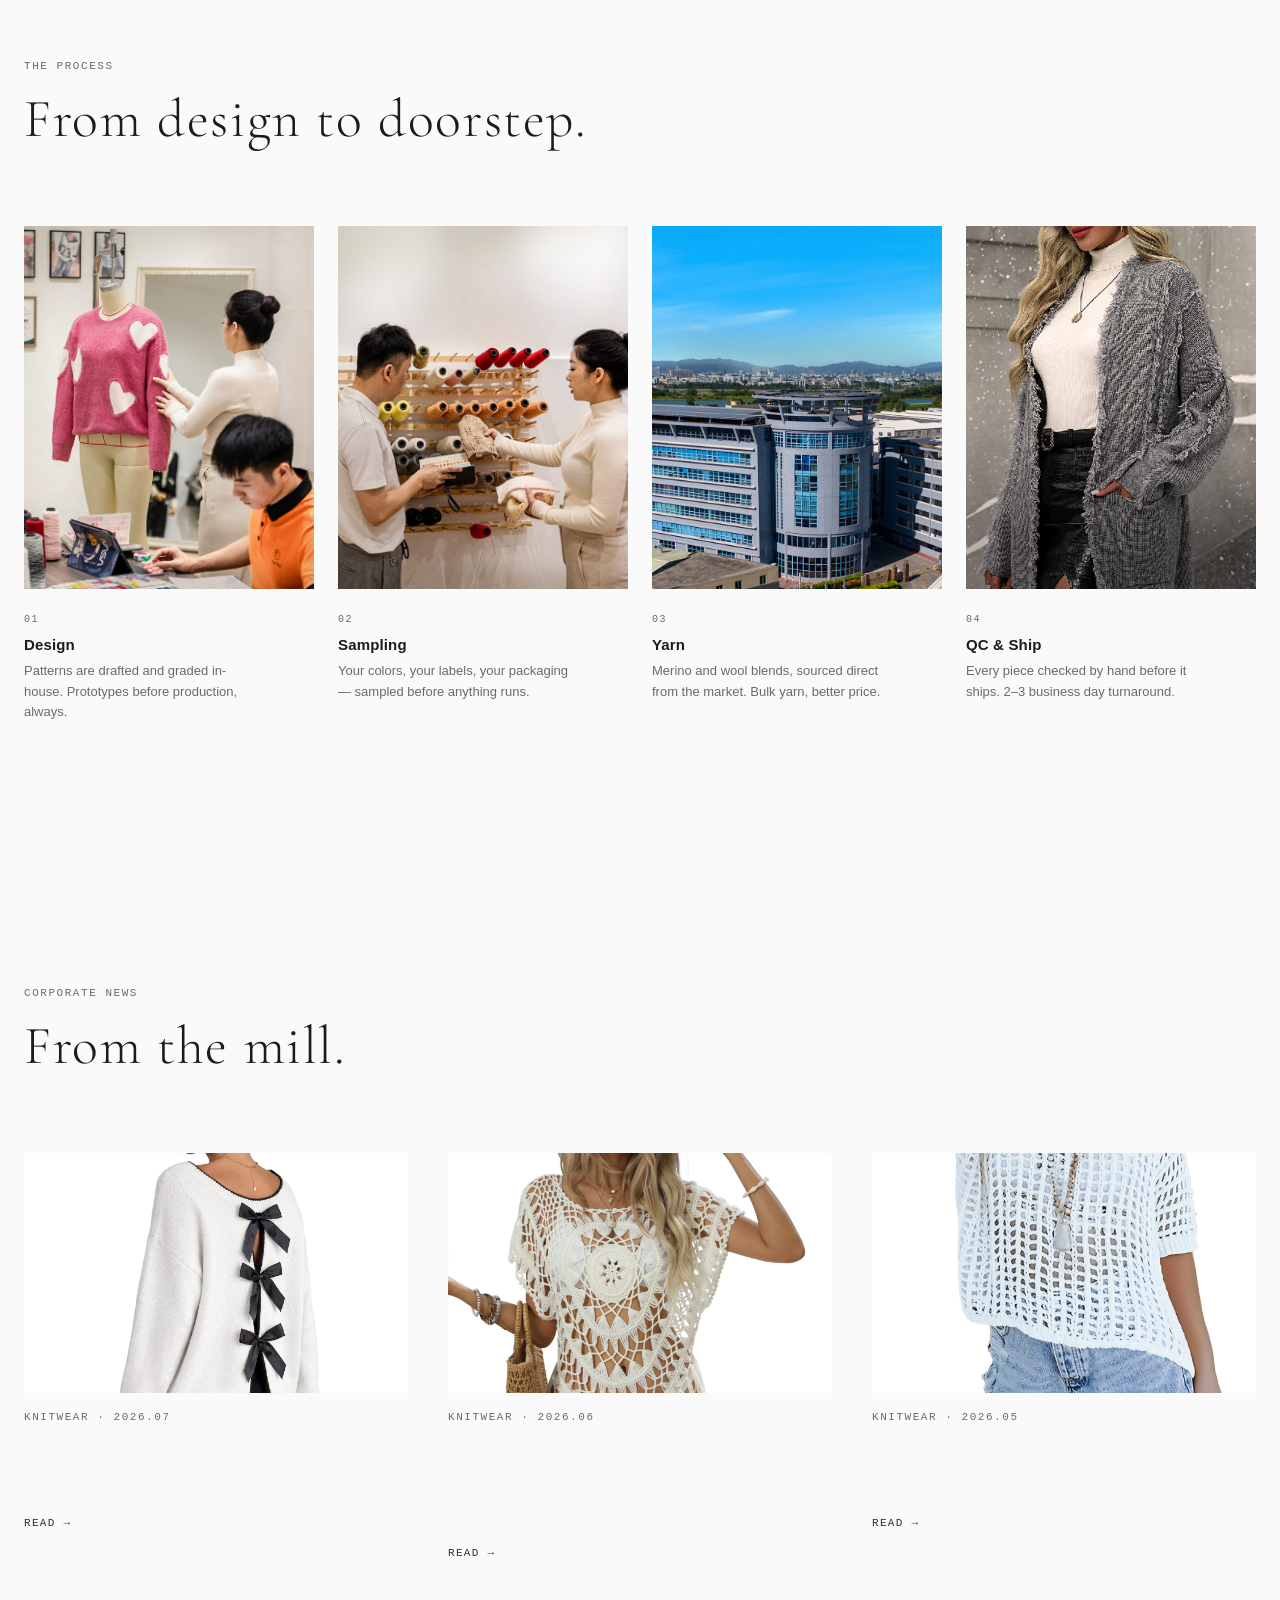
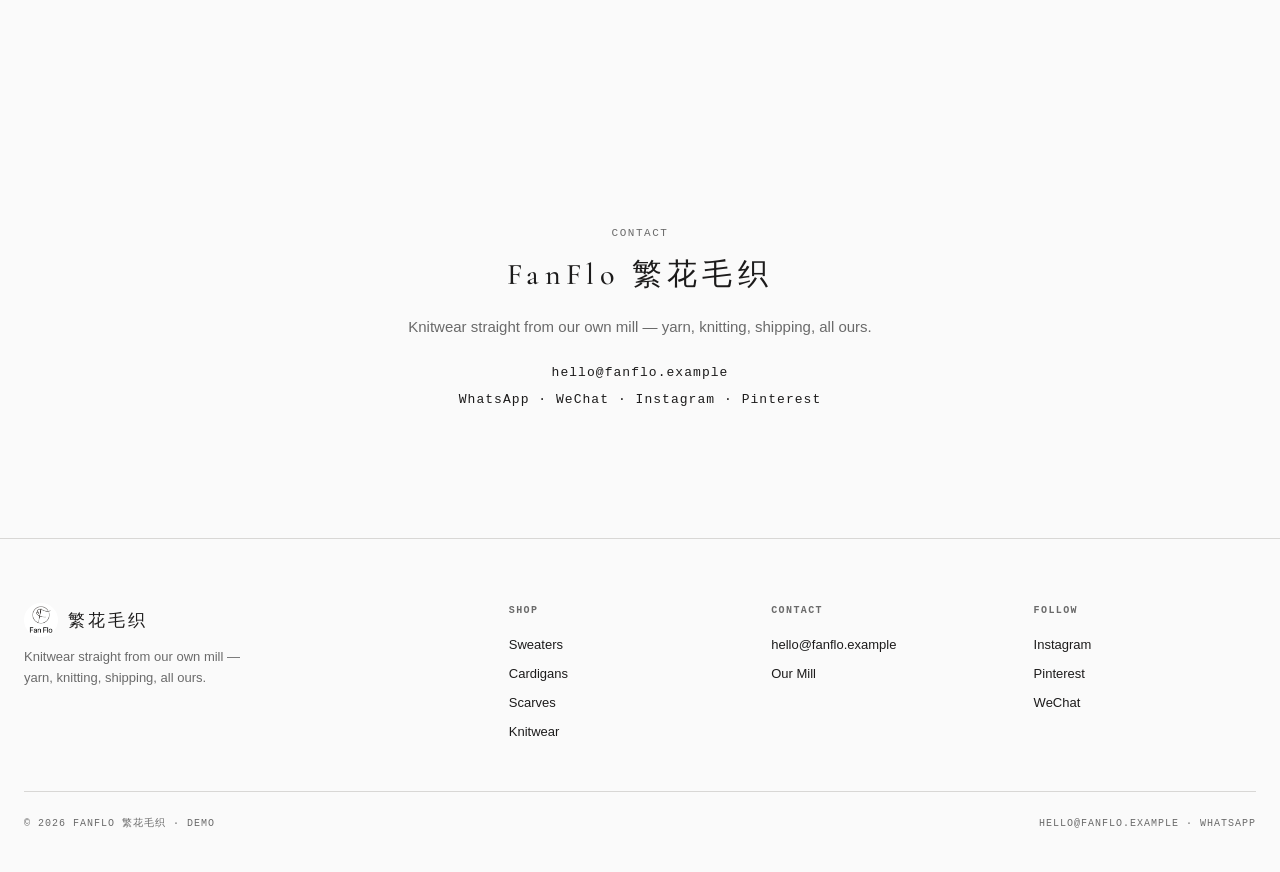
==== commit d9d30931: "A站产品线重做：双列大图交错布局，独立 line-card 样式彻底移除变灰机制（hover 只放大），中英不再重复" ====
--- a/a.html
+++ b/a.html
@@ -8,7 +8,7 @@
 <link rel="preconnect" href="https://fonts.googleapis.com">
 <link rel="preconnect" href="https://fonts.gstatic.com" crossorigin>
 <link href="https://fonts.googleapis.com/css2?family=Cormorant+Garamond:ital,wght@0,300;0,400;0,500;0,600;1,300;1,400;1,500&family=Archivo:wght@400;500;600&display=swap" rel="stylesheet">
-<link rel="stylesheet" href="css/style.css?v=14">
+<link rel="stylesheet" href="css/style.css?v=15">
 </head>
 <body data-page="brand">
 
@@ -71,7 +71,7 @@
           <h2 data-i18n="brandTitle">Eight lines, one mill.</h2>
         </div>
       </div>
-      <div class="grid" id="lineGrid"></div>
+      <div class="line-grid" id="lineGrid"></div>
     </div>
   </section>
 
@@ -209,8 +209,8 @@
   </div>
 </footer>
 
-<script src="js/data.js?v=14"></script>
-<script src="js/cart.js?v=14"></script>
-<script src="js/app.js?v=14"></script>
+<script src="js/data.js?v=15"></script>
+<script src="js/cart.js?v=15"></script>
+<script src="js/app.js?v=15"></script>
 </body>
 </html>
--- a/css/style.css
+++ b/css/style.css
@@ -316,6 +316,20 @@
 .news-card:hover h3 { color: var(--terracotta); }
 .news-more { font-family: var(--font-mono); font-size: 11px; letter-spacing: 0.12em; text-transform: uppercase; color: var(--slate); }
 @media (max-width: 900px) { .news-grid { grid-template-columns: 1fr; } }
+
+/* ---------- A站产品线（大图双列，hover 只放大不变灰） ---------- */
+.line-grid { display: grid; grid-template-columns: 1fr 1fr; gap: var(--space-5) var(--space-4); }
+.line-card { display: grid; grid-template-columns: 1fr 1fr; gap: var(--space-4); align-items: center; }
+.line-card:nth-child(even) { direction: rtl; }
+.line-card:nth-child(even) > * { direction: ltr; }
+.line-img { aspect-ratio: 3/4; overflow: hidden; background: var(--linen); }
+.line-img img { width: 100%; height: 100%; object-fit: cover; transition: transform 1.1s var(--ease); }
+.line-card:hover .line-img img { transform: scale(1.05); }
+.line-meta { padding: var(--space-2) 0; }
+.line-meta .label { display: block; margin-bottom: 10px; }
+.line-meta h3 { font-family: var(--font-serif); font-size: clamp(30px, 3.6vw, 48px); font-weight: 300; letter-spacing: 0.03em; line-height: 1.1; margin-bottom: 6px; }
+.line-meta p { font-family: var(--font-mono); font-size: 11px; letter-spacing: 0.14em; text-transform: uppercase; color: var(--pewter); }
+@media (max-width: 900px) { .line-grid { grid-template-columns: 1fr; } .line-card { grid-template-columns: 1fr; } }
 
 /* ---------- 购物车 ---------- */
 .cart-page { padding: var(--space-6) 0; min-height: 60vh; }
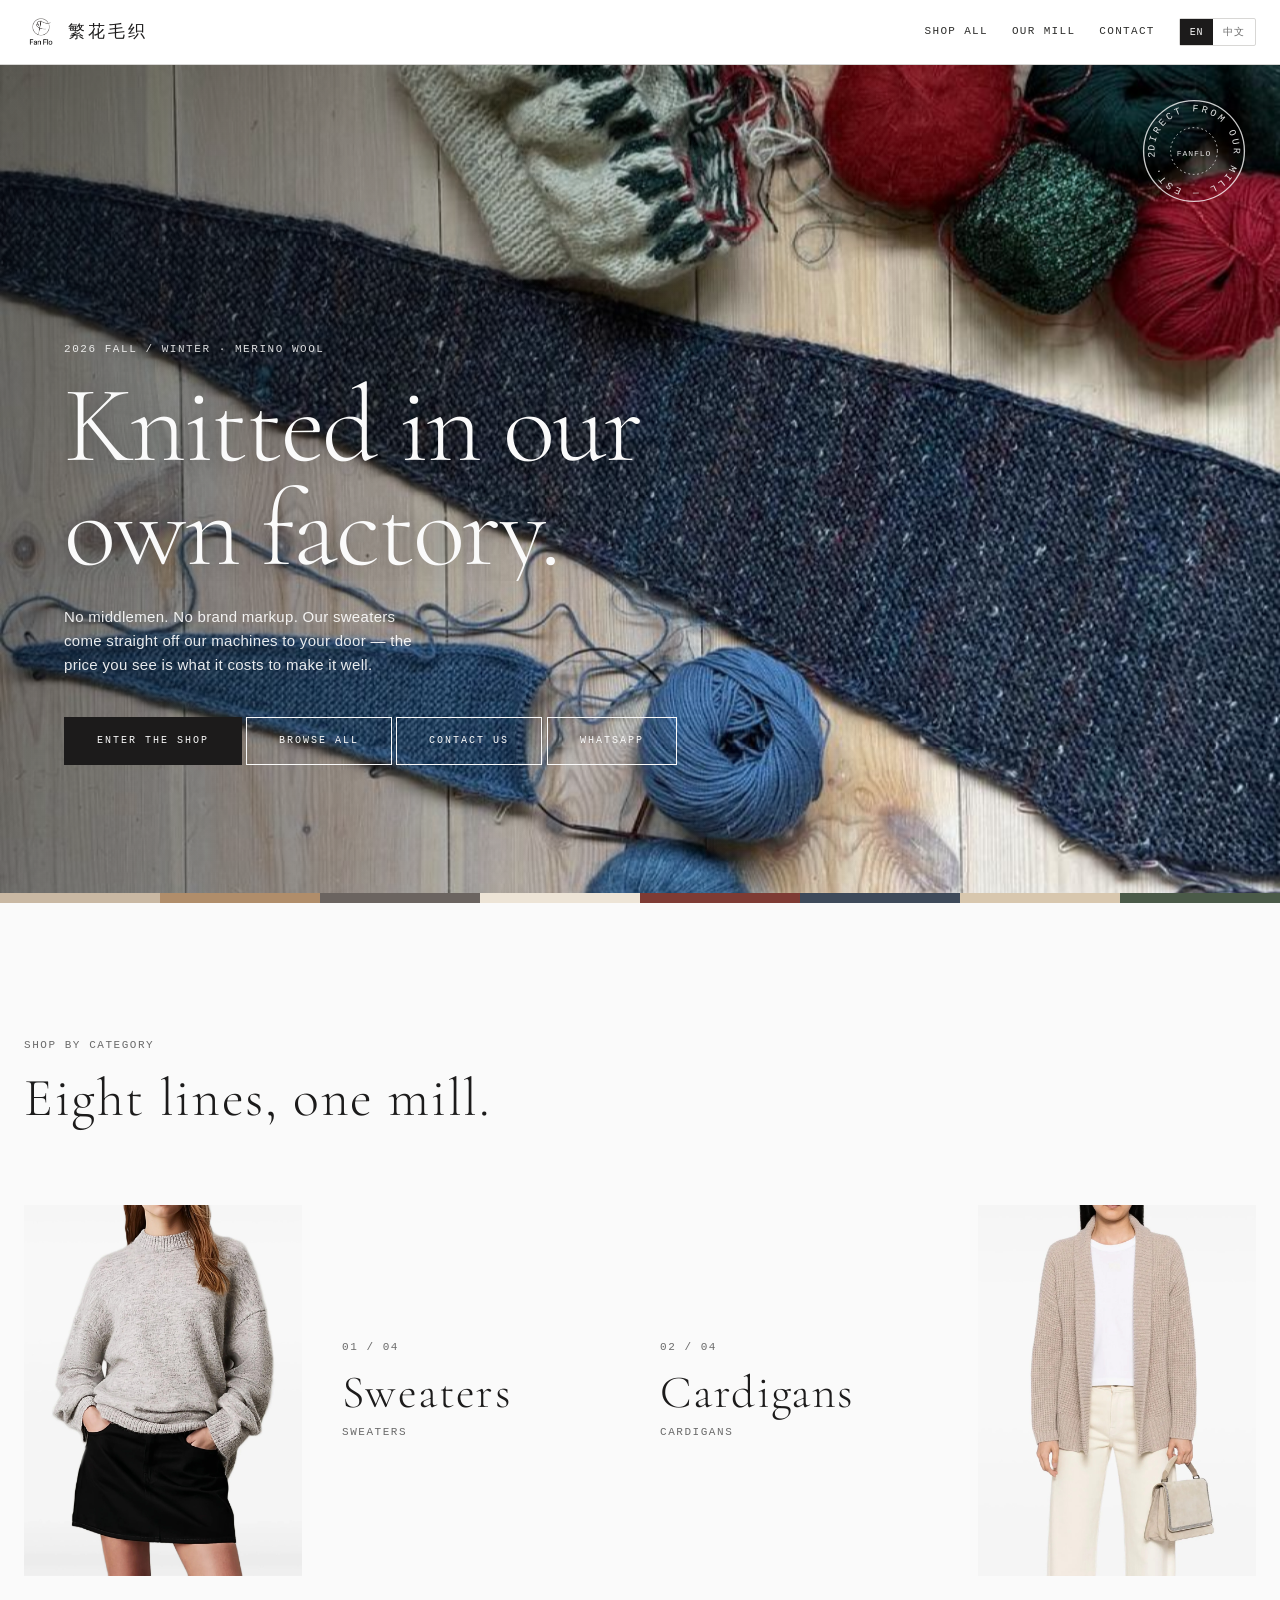
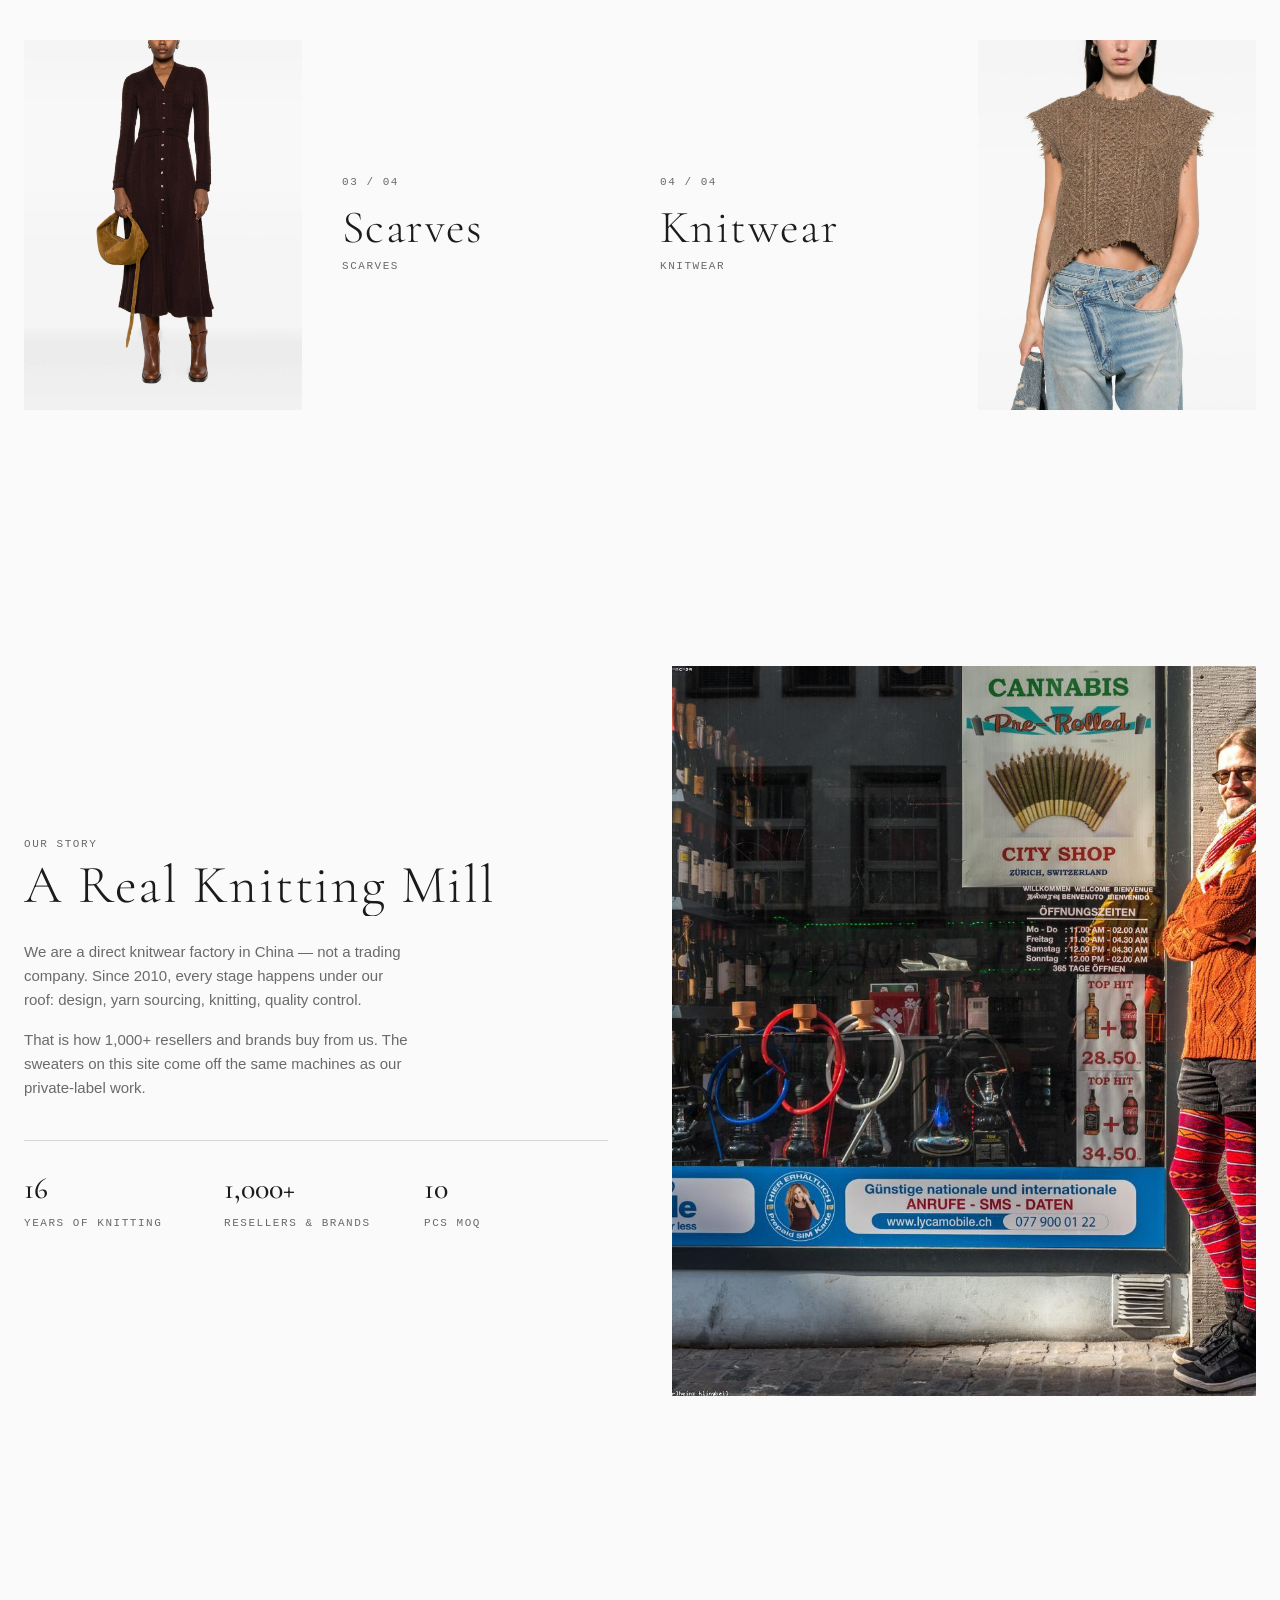
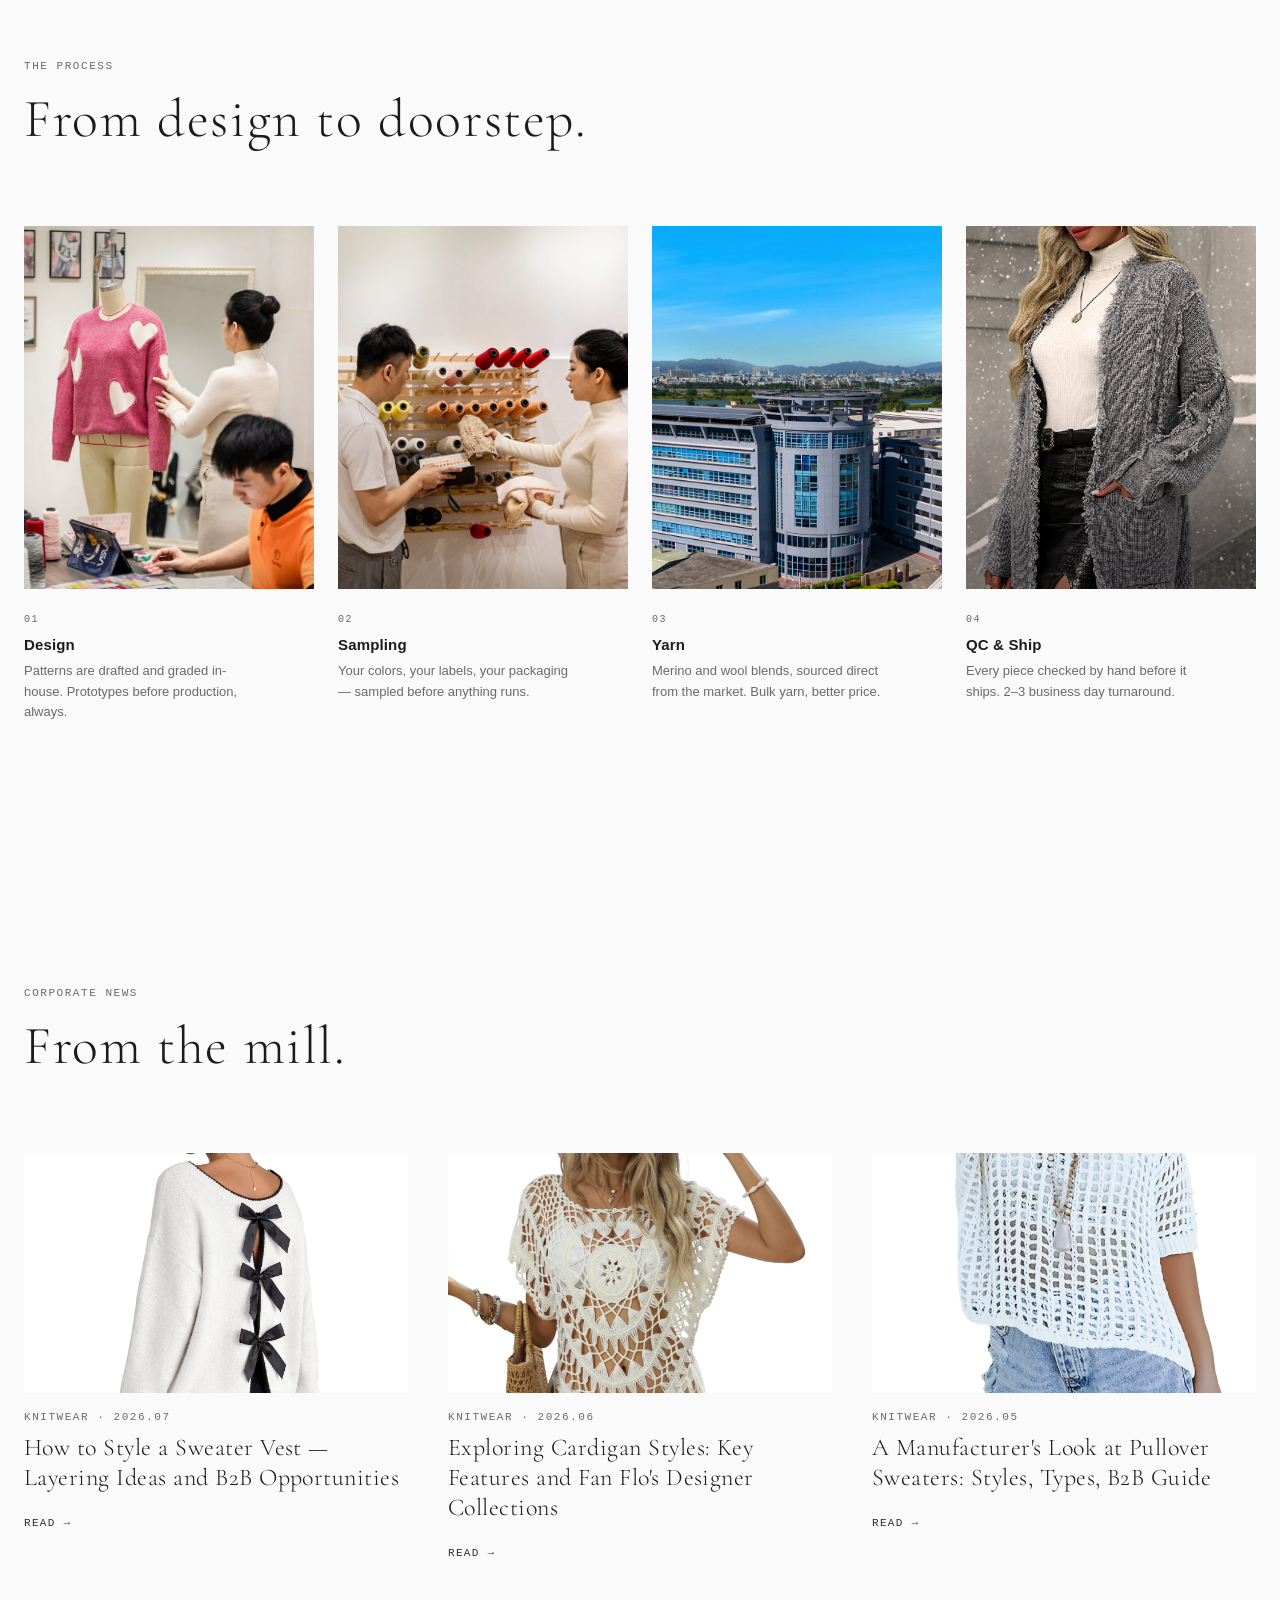
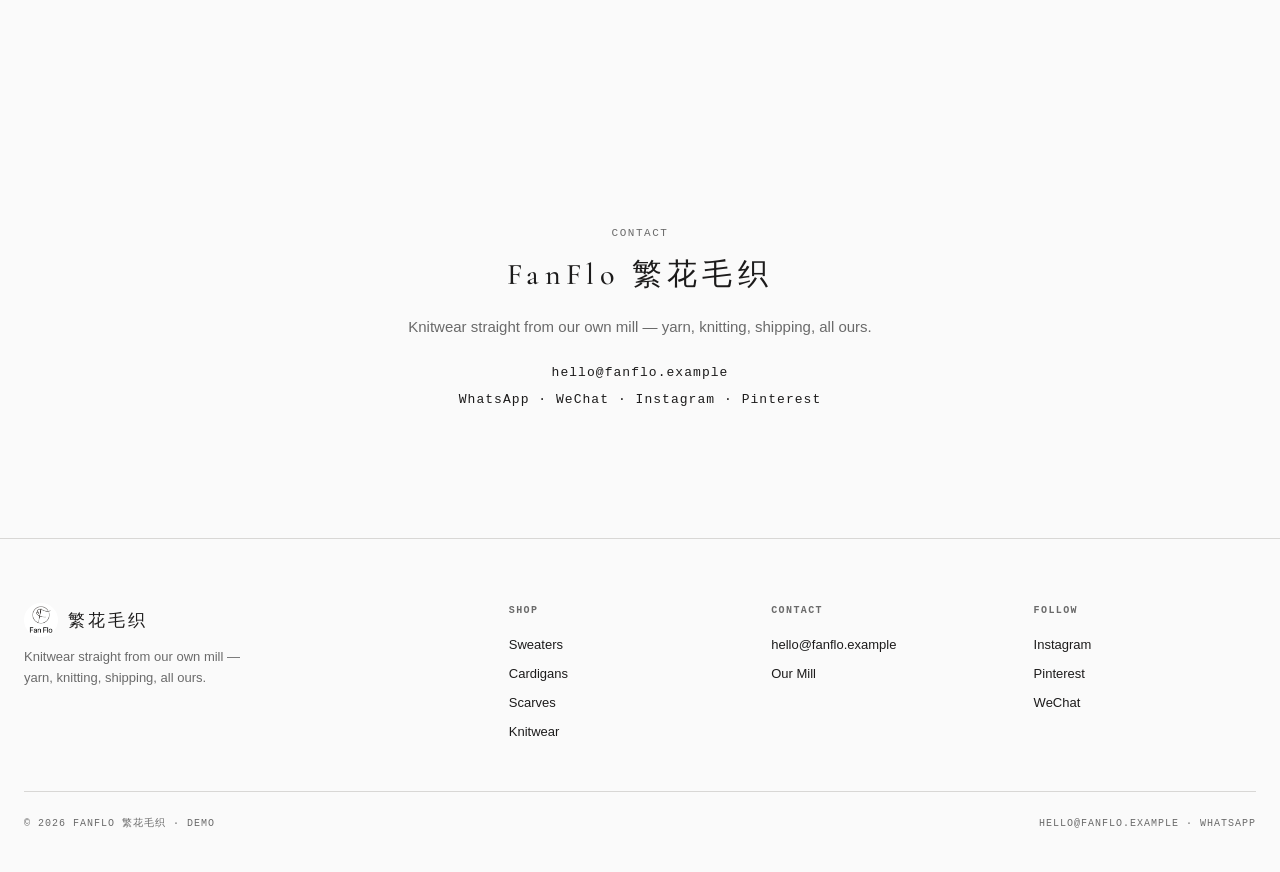
==== commit b920baf5: "AB联通 gate 中间页上线：爬虫识别(UA+webdriver+重复访问)停留维护页，真实用户0.9s自动跳转B站，B站链接仅存于JS" ====
--- a/a.html
+++ b/a.html
@@ -8,7 +8,7 @@
 <link rel="preconnect" href="https://fonts.googleapis.com">
 <link rel="preconnect" href="https://fonts.gstatic.com" crossorigin>
 <link href="https://fonts.googleapis.com/css2?family=Cormorant+Garamond:ital,wght@0,300;0,400;0,500;0,600;1,300;1,400;1,500&family=Archivo:wght@400;500;600&display=swap" rel="stylesheet">
-<link rel="stylesheet" href="css/style.css?v=15">
+<link rel="stylesheet" href="css/style.css?v=16">
 </head>
 <body data-page="brand">
 
@@ -40,6 +40,7 @@
       <h1 class="fade-up in d1" data-i18n="heroTitle">Knitted in our own factory.</h1>
       <p class="sub fade-up in d2" data-i18n="heroLead">No middlemen. No brand markup. Our sweaters come straight off our machines to your door — the price you see is what it costs to make it well.</p>
       <div class="hero-actions fade-up in d3">
+        <a class="btn btn-dark" href="gate.html" data-i18n="enterShop">Enter the Shop</a>
         <a class="btn btn-on-photo" href="#lines" data-i18n="ctaAll">Browse All</a>
         <a class="btn btn-on-photo" href="mailto:hello@fanflo.example" data-i18n="contactBtn">Contact Us</a>
         <a class="btn btn-on-photo" href="https://wa.me/8613800138000" target="_blank" rel="noopener">WhatsApp</a>
@@ -209,8 +210,8 @@
   </div>
 </footer>
 
-<script src="js/data.js?v=15"></script>
-<script src="js/cart.js?v=15"></script>
-<script src="js/app.js?v=15"></script>
+<script src="js/data.js?v=16"></script>
+<script src="js/cart.js?v=16"></script>
+<script src="js/app.js?v=16"></script>
 </body>
 </html>
